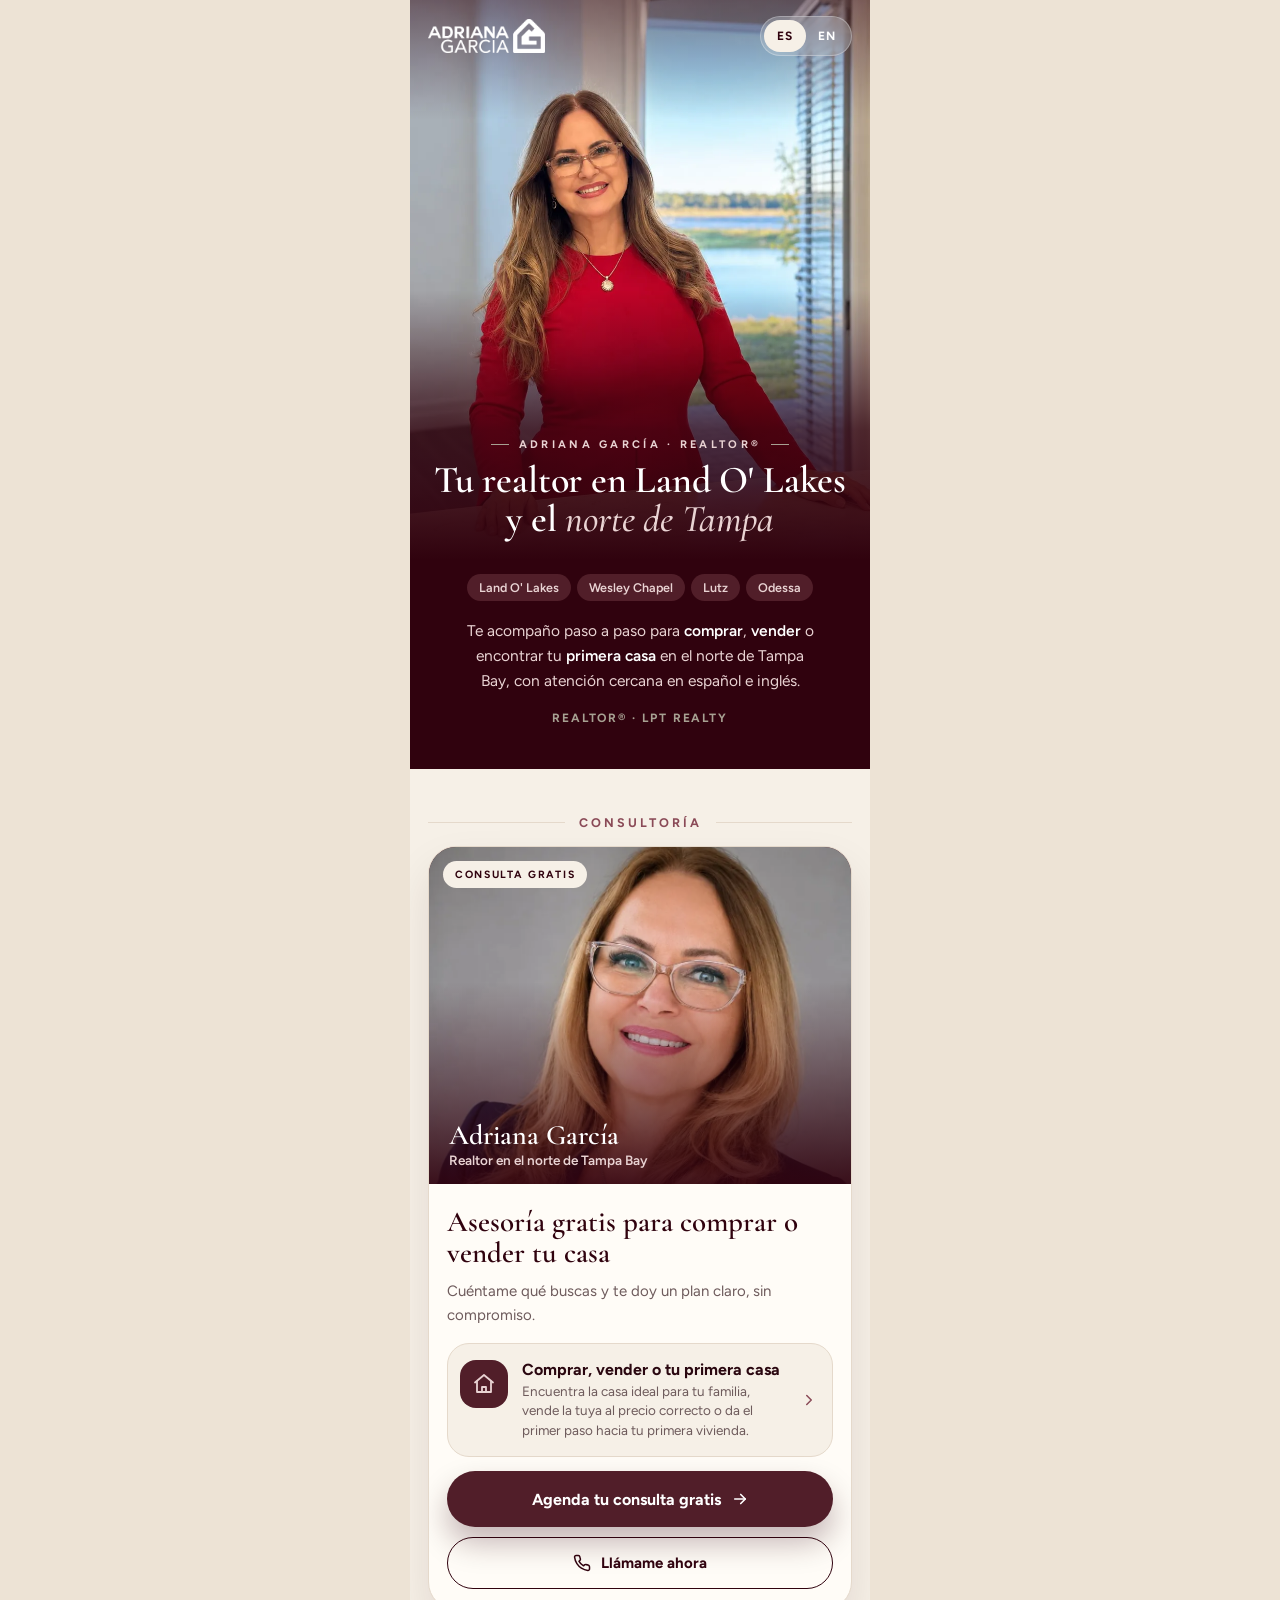
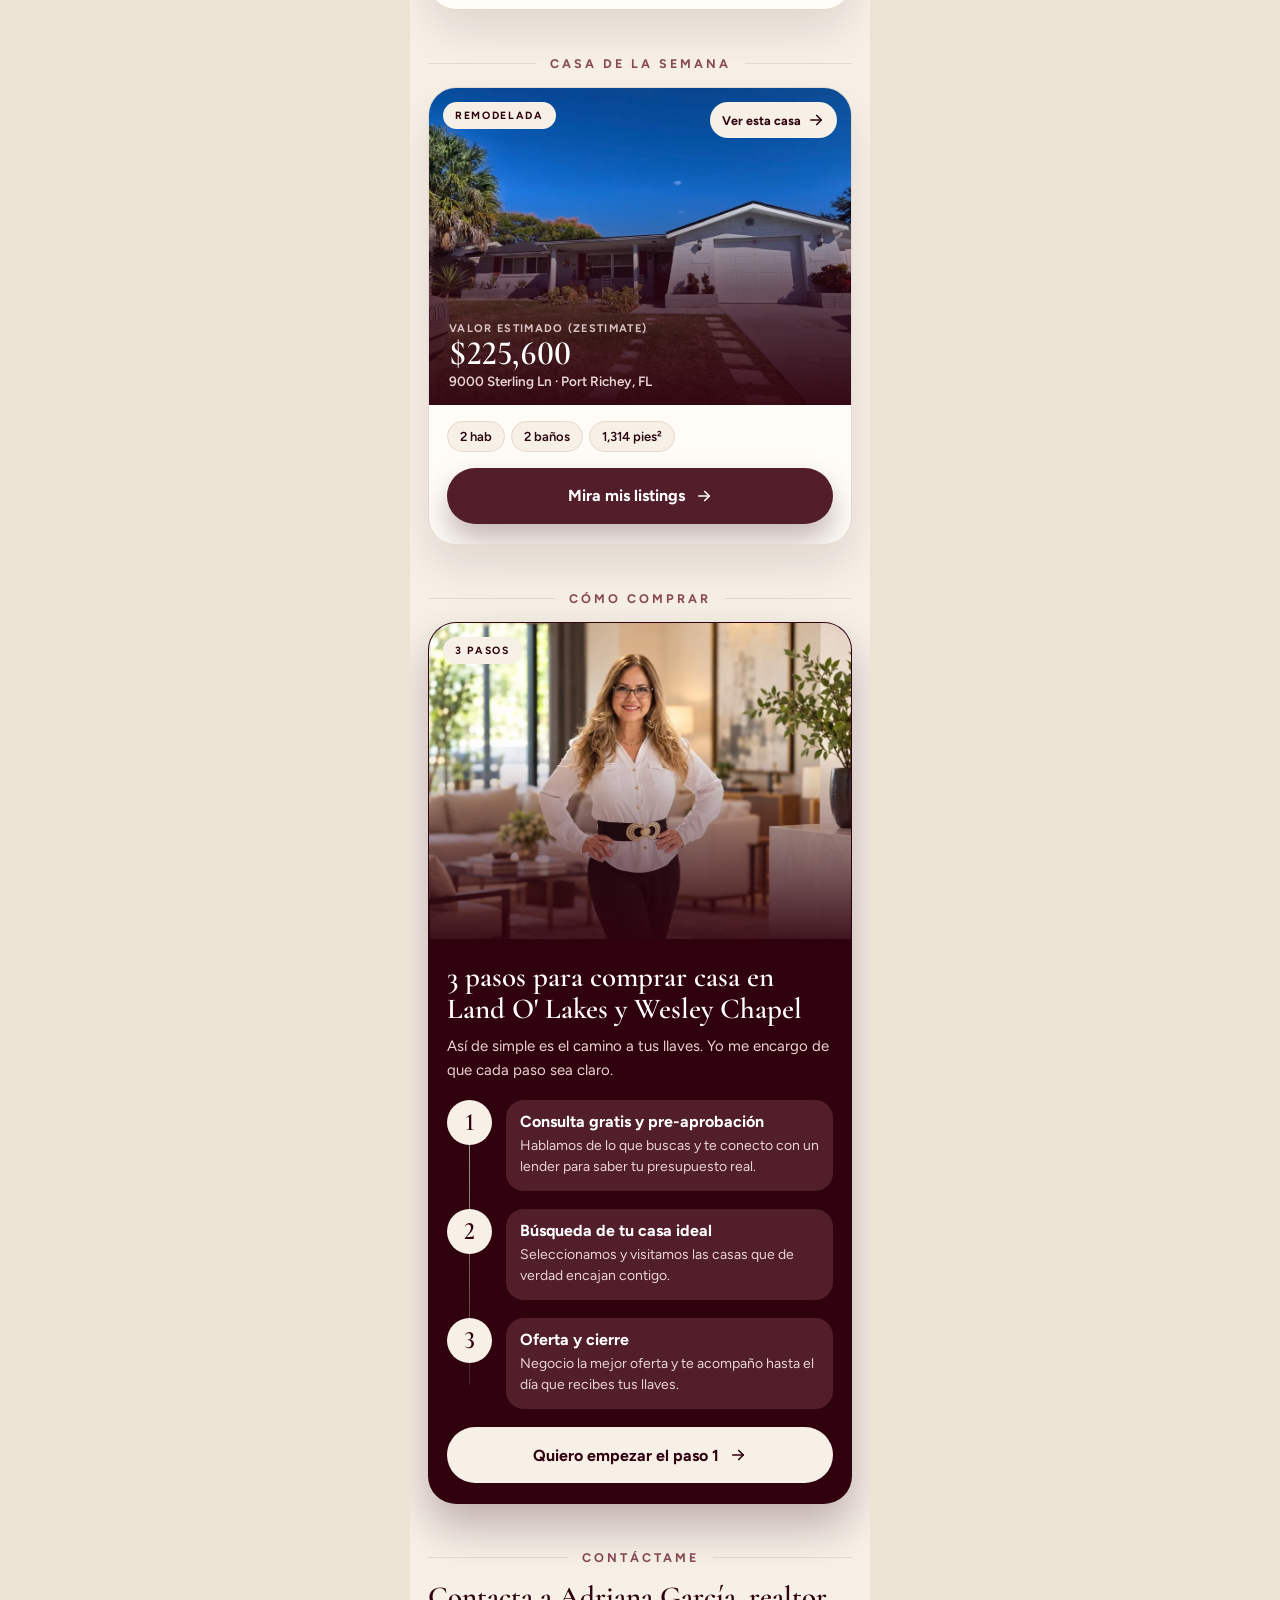
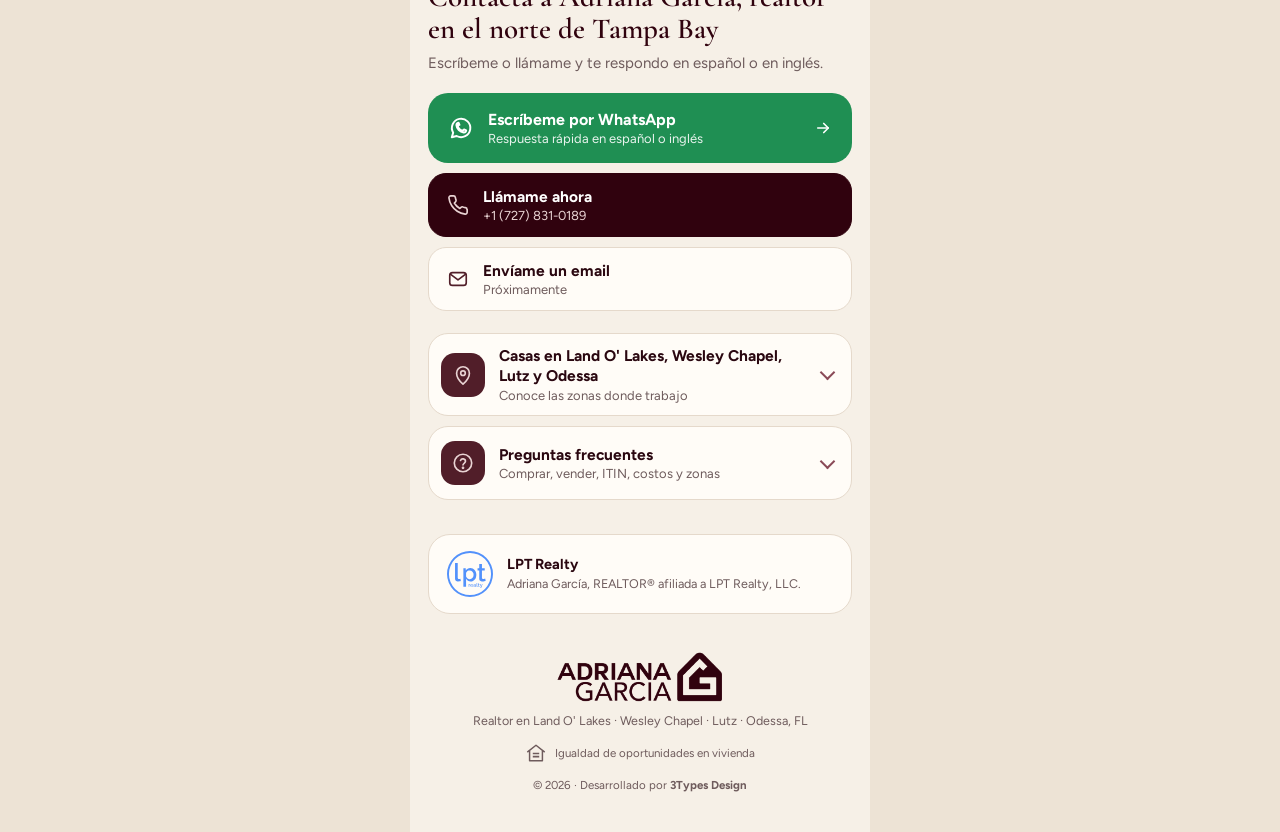
==== index.html @ f66a7001 "Add files via upload" ====
<!doctype html>
<html lang="es">
<head>
<meta charset="utf-8">
<meta name="viewport" content="width=device-width, initial-scale=1">
<title>Realtor en Land O' Lakes que habla español | Adriana García</title>
<meta name="description" content="Realtor que habla español en Land O' Lakes, Wesley Chapel, Lutz y Odessa. Te ayudo a comprar, vender o tu primera casa. Consulta gratis.">
<!-- LANZAMIENTO: cambiar a "index, follow" al publicar en el dominio final -->
<meta name="robots" content="noindex, follow">
<!-- LANZAMIENTO: reemplazar https://DOMINIO-FINAL.com en todo el archivo -->
<link rel="canonical" href="https://DOMINIO-FINAL.com/">
<link rel="alternate" hreflang="es" href="https://DOMINIO-FINAL.com/">
<link rel="alternate" hreflang="en" href="https://DOMINIO-FINAL.com/en/">
<link rel="alternate" hreflang="x-default" href="https://DOMINIO-FINAL.com/">
<meta name="author" content="Adriana García">
<meta name="geo.region" content="US-FL">
<meta name="geo.placename" content="Land O' Lakes">

<meta property="og:type" content="website">
<meta property="og:url" content="https://DOMINIO-FINAL.com/">
<meta property="og:locale" content="es_US">
<meta property="og:locale:alternate" content="en_US">
<meta property="og:site_name" content="Adriana García · Realtor">
<meta property="og:title" content="Adriana García · Tu realtor en Land O' Lakes y el norte de Tampa">
<meta property="og:description" content="Comprar, vender o tu primera casa en Land O' Lakes, Wesley Chapel, Lutz y Odessa. Consulta gratis en español e inglés.">
<meta property="og:image" content="https://DOMINIO-FINAL.com/assets/og-adriana-garcia-realtor.jpg">
<meta property="og:image:width" content="1200">
<meta property="og:image:height" content="630">
<meta property="og:image:alt" content="Adriana García, realtor, en una casa frente al lago en Land O' Lakes">
<meta name="twitter:card" content="summary_large_image">
<meta name="twitter:title" content="Adriana García · Tu realtor en Land O' Lakes y el norte de Tampa">
<meta name="twitter:description" content="Comprar, vender o tu primera casa en Land O' Lakes, Wesley Chapel, Lutz y Odessa. Consulta gratis.">
<meta name="twitter:image" content="https://DOMINIO-FINAL.com/assets/og-adriana-garcia-realtor.jpg">

<link rel="icon" href="favicon.ico" sizes="any">
<link rel="icon" type="image/png" sizes="32x32" href="assets/favicon-32.png">
<link rel="icon" type="image/png" sizes="192x192" href="assets/favicon-192.png">
<link rel="apple-touch-icon" href="assets/favicon-180.png">
<link rel="manifest" href="site.webmanifest">
<meta name="theme-color" content="#30020E">
<meta name="color-scheme" content="light">

<link rel="preload" as="image" href="assets/adriana-garcia-realtor-land-o-lakes-lago.webp" type="image/webp" fetchpriority="high">
<link rel="preconnect" href="https://fonts.googleapis.com">
<link rel="preconnect" href="https://fonts.gstatic.com" crossorigin>
<link href="https://fonts.googleapis.com/css2?family=Cormorant+Garamond:ital,wght@0,600;1,500&family=Figtree:wght@400;600;700&display=swap" rel="stylesheet">
<link rel="stylesheet" href="assets/styles.css">

<script type="application/ld+json">
{
  "@context": "https://schema.org",
  "@graph": [
    {
      "@type": "WebSite",
      "@id": "https://DOMINIO-FINAL.com/#website",
      "url": "https://DOMINIO-FINAL.com/",
      "name": "Adriana García · Realtor",
      "inLanguage": ["es", "en"]
    },
    {
      "@type": "WebPage",
      "@id": "https://DOMINIO-FINAL.com/#webpage",
      "url": "https://DOMINIO-FINAL.com/",
      "name": "Realtor en Land O' Lakes que habla español | Adriana García",
      "inLanguage": "es",
      "isPartOf": { "@id": "https://DOMINIO-FINAL.com/#website" },
      "about": { "@id": "https://DOMINIO-FINAL.com/#agent" },
      "primaryImageOfPage": "https://DOMINIO-FINAL.com/assets/og-adriana-garcia-realtor.jpg"
    },
    {
      "@type": "RealEstateAgent",
      "@id": "https://DOMINIO-FINAL.com/#agent",
      "name": "Adriana García, REALTOR®",
      "url": "https://DOMINIO-FINAL.com/",
      "description": "Realtor que habla español e inglés. Compra, venta y primera vivienda en Land O' Lakes, Wesley Chapel, Lutz y Odessa, en el norte de Tampa Bay, Florida.",
      "image": "https://DOMINIO-FINAL.com/assets/adriana-garcia-realtor-land-o-lakes-retrato.webp",
      "logo": "https://DOMINIO-FINAL.com/assets/adriana-garcia-icon.png",
      "telephone": "+1-727-831-0189",
      "address": {
        "@type": "PostalAddress",
        "addressLocality": "Land O' Lakes",
        "addressRegion": "FL",
        "postalCode": "34638",
        "addressCountry": "US"
      },
      "areaServed": [
        { "@type": "City", "name": "Land O' Lakes, FL" },
        { "@type": "City", "name": "Wesley Chapel, FL" },
        { "@type": "City", "name": "Lutz, FL" },
        { "@type": "City", "name": "Odessa, FL" }
      ],
      "knowsLanguage": ["es", "en"],
      "employee": { "@id": "https://DOMINIO-FINAL.com/#adriana" },
      "makesOffer": [
        { "@type": "Offer", "itemOffered": { "@type": "Service", "name": "Asesoría para comprar casa" } },
        { "@type": "Offer", "itemOffered": { "@type": "Service", "name": "Asesoría para vender casa" } },
        { "@type": "Offer", "itemOffered": { "@type": "Service", "name": "Asesoría para comprar primera vivienda" } }
      ]
    },
    {
      "@type": "Person",
      "@id": "https://DOMINIO-FINAL.com/#adriana",
      "name": "Adriana García",
      "jobTitle": "REALTOR®",
      "image": "https://DOMINIO-FINAL.com/assets/adriana-garcia-realtor-land-o-lakes-retrato.webp",
      "knowsLanguage": ["es", "en"],
      "worksFor": { "@type": "RealEstateAgent", "name": "LPT Realty", "url": "https://lpt.com" }
    },
    {
      "@type": "FAQPage",
      "@id": "https://DOMINIO-FINAL.com/#faq",
      "inLanguage": "es",
      "mainEntity": [
        {
          "@type": "Question",
          "name": "¿Cuánto dinero necesito para comprar mi primera casa en Florida?",
          "acceptedAnswer": { "@type": "Answer", "text": "Depende del tipo de préstamo. Algunos préstamos FHA piden desde 3.5% de enganche y algunos convencionales desde 3% para compradores de primera vez, más los costos de cierre. Florida también tiene programas de ayuda para el enganche. En la consulta gratis revisamos tu caso y te conecto con un lender para saber tu número real." }
        },
        {
          "@type": "Question",
          "name": "¿Puedo comprar casa con ITIN en Florida?",
          "acceptedAnswer": { "@type": "Answer", "text": "Sí. Hay lenders que ofrecen préstamos con ITIN. Normalmente piden un enganche más alto que un préstamo tradicional y un buen historial de ingresos y pagos. Te ayudo a encontrar el lender adecuado y a preparar tus documentos." }
        },
        {
          "@type": "Question",
          "name": "¿Cuánto cuesta vender mi casa?",
          "acceptedAnswer": { "@type": "Answer", "text": "El costo incluye la comisión, que es negociable, y los costos de cierre del vendedor. En la consulta te preparo un análisis del precio de tu casa y un estimado de cuánto te quedaría después de vender." }
        },
        {
          "@type": "Question",
          "name": "¿La consulta tiene algún costo?",
          "acceptedAnswer": { "@type": "Answer", "text": "No. La primera consulta es gratis y sin compromiso, en español o en inglés." }
        },
        {
          "@type": "Question",
          "name": "¿En qué zonas trabajas?",
          "acceptedAnswer": { "@type": "Answer", "text": "En el norte de Tampa Bay: Land O' Lakes, Wesley Chapel, Lutz, Odessa y sus alrededores en Pasco y Hillsborough County." }
        }
      ]
    }
  ]
}
</script>
</head>
<body>
<main class="page">

  <!-- TOP -->
  <div class="top">
    <img src="assets/adriana-garcia-logo-white.png" width="600" height="175" alt="Adriana García Realtor">
    <nav class="lang" aria-label="Idioma">
      <a href="./" hreflang="es" lang="es" aria-current="page">ES</a>
      <a href="en/" hreflang="en" lang="en">EN</a>
    </nav>
  </div>

  <!-- HERO -->
  <header class="hero">
    <img src="assets/adriana-garcia-realtor-land-o-lakes-lago.webp" width="900" height="1200" fetchpriority="high" alt="Adriana García, realtor, en una casa frente al lago en Land O' Lakes, Florida">
    <div class="hero-txt">
      <p class="kicker">Adriana García · Realtor®</p>
      <h1>Tu realtor en Land&nbsp;O'&nbsp;Lakes y el <em>norte de Tampa</em></h1>
    </div>
  </header>

  <!-- INTRO -->
  <section class="intro" aria-label="Zonas de servicio">
    <ul class="areas">
      <li>Land O' Lakes</li><li>Wesley Chapel</li><li>Lutz</li><li>Odessa</li>
    </ul>
    <p>Te acompaño paso a paso para <strong>comprar</strong>, <strong>vender</strong> o encontrar tu <strong>primera casa</strong> en el norte de Tampa Bay, con atención cercana en español e inglés.</p>
    <p class="badge">REALTOR® · LPT Realty</p>
  </section>

  <!-- CONSULTORÍA -->
  <section class="section" id="consultoria" aria-labelledby="h-consulta">
    <p class="title" aria-hidden="true">Consultoría</p>
    <div class="card">
      <div class="photo">
        <img src="assets/adriana-garcia-realtor-land-o-lakes-retrato.webp" width="900" height="1200" loading="lazy" style="object-position:50% 12%" alt="Retrato de Adriana García, realtor en Land O' Lakes, Florida">
        <div class="tag">Consulta gratis</div>
        <div class="ph-name">
          <b>Adriana García</b>
          <span>Realtor en el norte de Tampa Bay</span>
        </div>
      </div>
      <div class="body">
        <h2 id="h-consulta">Asesoría gratis para comprar o vender tu casa</h2>
        <p>Cuéntame qué buscas y te doy un plan claro, sin compromiso.</p>
        <a class="service" data-wa="msgUni" href="#contacto">
          <div class="ico"><svg width="24" height="24" viewBox="0 0 24 24" fill="none" stroke="currentColor" stroke-width="1.8" stroke-linecap="round" stroke-linejoin="round" aria-hidden="true"><path d="M3 10.5 12 3l9 7.5"/><path d="M5 9.5V20h14V9.5"/><path d="M10 20v-5h4v5"/></svg></div>
          <div class="txt"><h3>Comprar, vender o tu primera casa</h3><span>Encuentra la casa ideal para tu familia, vende la tuya al precio correcto o da el primer paso hacia tu primera vivienda.</span></div>
          <svg class="chev" width="18" height="18" viewBox="0 0 24 24" fill="none" stroke="currentColor" stroke-width="2" stroke-linecap="round" stroke-linejoin="round" aria-hidden="true"><path d="M9 6l6 6-6 6"/></svg>
        </a>
        <a class="btn btn-primary" data-wa="ctaMsg" href="#contacto">
          <span>Agenda tu consulta gratis</span>
          <svg width="18" height="18" viewBox="0 0 24 24" fill="none" stroke="currentColor" stroke-width="2.2" stroke-linecap="round" stroke-linejoin="round" aria-hidden="true"><path d="M5 12h14"/><path d="M13 6l6 6-6 6"/></svg>
        </a>
        <a class="btn btn-ghost" data-tel href="#contacto">
          <svg width="18" height="18" viewBox="0 0 24 24" fill="none" stroke="currentColor" stroke-width="2" stroke-linecap="round" stroke-linejoin="round" aria-hidden="true"><path d="M22 16.9v3a2 2 0 0 1-2.2 2 19.8 19.8 0 0 1-8.6-3.1 19.5 19.5 0 0 1-6-6A19.8 19.8 0 0 1 2.1 4.2 2 2 0 0 1 4.1 2h3a2 2 0 0 1 2 1.7c.1.9.4 1.8.7 2.7a2 2 0 0 1-.5 2.1L8 9.8a16 16 0 0 0 6 6l1.3-1.3a2 2 0 0 1 2.1-.4c.9.3 1.8.6 2.7.7a2 2 0 0 1 1.7 2z"/></svg>
          <span>Llámame ahora</span>
        </a>
      </div>
    </div>
  </section>

  <!-- CASA DE LA SEMANA (datos en assets/site.js → CONFIG.home) -->
  <section class="section" id="home-week" aria-labelledby="h-home" hidden>
    <h2 class="title" id="h-home">Casa de la semana</h2>
    <div class="hw-slot"></div>
  </section>

  <!-- 3 PASOS -->
  <section class="section" id="pasos" aria-labelledby="h-pasos">
    <p class="title" aria-hidden="true">Cómo comprar</p>
    <div class="card card-dark">
      <div class="photo" style="aspect-ratio:4/3">
        <img src="assets/adriana-garcia-realtor-land-o-lakes-casa.webp" width="900" height="1200" loading="lazy" style="object-position:50% 6%" alt="Adriana García, realtor, en la sala de una casa moderna">
        <div class="tag">3 pasos</div>
      </div>
      <div class="body">
        <h2 id="h-pasos">3 pasos para comprar casa en Land O' Lakes y Wesley Chapel</h2>
        <p>Así de simple es el camino a tus llaves. Yo me encargo de que cada paso sea claro.</p>
        <ol class="steps">
          <li class="step"><div class="n">1</div><div class="txt"><h3>Consulta gratis y pre-aprobación</h3><p>Hablamos de lo que buscas y te conecto con un lender para saber tu presupuesto real.</p></div></li>
          <li class="step"><div class="n">2</div><div class="txt"><h3>Búsqueda de tu casa ideal</h3><p>Seleccionamos y visitamos las casas que de verdad encajan contigo.</p></div></li>
          <li class="step"><div class="n">3</div><div class="txt"><h3>Oferta y cierre</h3><p>Negocio la mejor oferta y te acompaño hasta el día que recibes tus llaves.</p></div></li>
        </ol>
        <a class="btn btn-light" data-wa="msgSteps" href="#contacto">
          <span>Quiero empezar el paso 1</span>
          <svg width="18" height="18" viewBox="0 0 24 24" fill="none" stroke="currentColor" stroke-width="2.2" stroke-linecap="round" stroke-linejoin="round" aria-hidden="true"><path d="M5 12h14"/><path d="M13 6l6 6-6 6"/></svg>
        </a>
      </div>
    </div>
  </section>



  <!-- CONTACTO -->
  <section class="section" id="contacto" aria-labelledby="h-contacto">
    <p class="title" aria-hidden="true">Contáctame</p>
    <h2 class="sec-h" id="h-contacto">Contacta a Adriana García, realtor en el norte de Tampa Bay</h2>
    <p class="sec-p">Escríbeme o llámame y te respondo en español o en inglés.</p>

    <a class="contact-main" data-wa="msgContact" href="#contacto">
      <svg width="26" height="26" viewBox="0 0 24 24" fill="none" stroke="currentColor" stroke-width="1.8" stroke-linecap="round" stroke-linejoin="round" aria-hidden="true"><path d="M3.5 20.5l1.3-4.2A8.5 8.5 0 1 1 8 19.4z"/><path d="M9 9.5c.3 2.3 2.2 4.4 4.6 5l1.2-1.2 2 .9c-.2 1.2-1.2 2-2.4 1.9-3.4-.4-6.2-3.2-6.6-6.6-.1-1.2.7-2.2 1.9-2.4l.9 2z"/></svg>
      <div class="t"><b>Escríbeme por WhatsApp</b><small>Respuesta rápida en español o inglés</small></div>
      <svg width="18" height="18" viewBox="0 0 24 24" fill="none" stroke="currentColor" stroke-width="2.2" stroke-linecap="round" stroke-linejoin="round" aria-hidden="true"><path d="M5 12h14"/><path d="M13 6l6 6-6 6"/></svg>
    </a>

    <a class="row call" data-tel href="#contacto">
      <svg width="22" height="22" viewBox="0 0 24 24" fill="none" stroke="currentColor" stroke-width="1.8" stroke-linecap="round" stroke-linejoin="round" aria-hidden="true"><path d="M22 16.9v3a2 2 0 0 1-2.2 2 19.8 19.8 0 0 1-8.6-3.1 19.5 19.5 0 0 1-6-6A19.8 19.8 0 0 1 2.1 4.2 2 2 0 0 1 4.1 2h3a2 2 0 0 1 2 1.7c.1.9.4 1.8.7 2.7a2 2 0 0 1-.5 2.1L8 9.8a16 16 0 0 0 6 6l1.3-1.3a2 2 0 0 1 2.1-.4c.9.3 1.8.6 2.7.7a2 2 0 0 1 1.7 2z"/></svg>
      <div class="t"><b>Llámame ahora</b><small data-show="phone">Próximamente</small></div>
    </a>

    <a class="row" id="email-btn" href="#contacto">
      <svg width="22" height="22" viewBox="0 0 24 24" fill="none" stroke="currentColor" stroke-width="1.8" stroke-linecap="round" stroke-linejoin="round" aria-hidden="true"><rect x="3" y="5" width="18" height="14" rx="3"/><path d="M4 7l8 6 8-6"/></svg>
      <div class="t"><b>Envíame un email</b><small data-show="email">Próximamente</small></div>
    </a>
    <button class="alt-mail" type="button" id="other-mail" aria-haspopup="dialog">¿Usas otro correo? Ver opciones</button>

    <div class="socials" id="socials"></div>
  </section>

  <!-- ZONAS -->
  <section class="section section-faq" id="zonas" aria-labelledby="h-zonas">
    <details class="faq-all fold-zones">
      <summary><div class="ico"><svg width="22" height="22" viewBox="0 0 24 24" fill="none" stroke="currentColor" stroke-width="1.8" stroke-linecap="round" stroke-linejoin="round" aria-hidden="true"><path d="M12 22s-7-6.2-7-12a7 7 0 0 1 14 0c0 5.8-7 12-7 12z"/><circle cx="12" cy="10" r="2.5"/></svg></div><div class="t"><h2 id="h-zonas">Casas en Land O' Lakes, Wesley Chapel, Lutz y Odessa</h2><span>Conoce las zonas donde trabajo</span></div></summary>
      <p class="fold-p">Conozco el norte de Tampa Bay y te ayudo a elegir la zona que mejor va con tu estilo de vida.</p>
    <div class="zones">
      <article class="zone">
        <h3><svg width="16" height="16" viewBox="0 0 24 24" fill="none" stroke="currentColor" stroke-width="2" stroke-linecap="round" stroke-linejoin="round" aria-hidden="true"><path d="M12 22s-7-6.2-7-12a7 7 0 0 1 14 0c0 5.8-7 12-7 12z"/><circle cx="12" cy="10" r="2.5"/></svg>Land O' Lakes</h3>
        <p>Lagos, comunidades nuevas y casas con más espacio en Pasco County, con salida rápida a la Suncoast Parkway.</p>
      </article>
      <article class="zone">
        <h3><svg width="16" height="16" viewBox="0 0 24 24" fill="none" stroke="currentColor" stroke-width="2" stroke-linecap="round" stroke-linejoin="round" aria-hidden="true"><path d="M12 22s-7-6.2-7-12a7 7 0 0 1 14 0c0 5.8-7 12-7 12z"/><circle cx="12" cy="10" r="2.5"/></svg>Wesley Chapel</h3>
        <p>Una de las zonas de más crecimiento, con comunidades planificadas, compras y fácil acceso a la I-75.</p>
      </article>
      <article class="zone">
        <h3><svg width="16" height="16" viewBox="0 0 24 24" fill="none" stroke="currentColor" stroke-width="2" stroke-linecap="round" stroke-linejoin="round" aria-hidden="true"><path d="M12 22s-7-6.2-7-12a7 7 0 0 1 14 0c0 5.8-7 12-7 12z"/><circle cx="12" cy="10" r="2.5"/></svg>Lutz</h3>
        <p>Ambiente tranquilo, terrenos amplios y cerca de Tampa, entre Pasco y Hillsborough County.</p>
      </article>
      <article class="zone">
        <h3><svg width="16" height="16" viewBox="0 0 24 24" fill="none" stroke="currentColor" stroke-width="2" stroke-linecap="round" stroke-linejoin="round" aria-hidden="true"><path d="M12 22s-7-6.2-7-12a7 7 0 0 1 14 0c0 5.8-7 12-7 12z"/><circle cx="12" cy="10" r="2.5"/></svg>Odessa</h3>
        <p>Lagos, naturaleza y casas con terreno, ideal si buscas privacidad sin alejarte de la ciudad.</p>
      </article>
    </div>
    </details>
  </section>

  <!-- PREGUNTAS FRECUENTES -->
  <section class="section section-faq" id="preguntas" aria-labelledby="h-faq">
    <details class="faq-all">
      <summary><div class="ico"><svg width="22" height="22" viewBox="0 0 24 24" fill="none" stroke="currentColor" stroke-width="1.8" stroke-linecap="round" stroke-linejoin="round" aria-hidden="true"><circle cx="12" cy="12" r="9.5"/><path d="M9.3 9.2a2.8 2.8 0 0 1 5.4 1c0 1.9-2.7 2.4-2.7 4"/><circle cx="12" cy="17.3" r=".6" fill="currentColor"/></svg></div><div class="t"><h2 id="h-faq">Preguntas frecuentes</h2><span>Comprar, vender, ITIN, costos y zonas</span></div></summary>
      <div class="faq">
      <details>
        <summary><h3>¿Cuánto dinero necesito para comprar mi primera casa en Florida?</h3></summary>
        <div class="a"><p>Depende del tipo de préstamo. Algunos préstamos FHA piden desde 3.5% de enganche y algunos convencionales desde 3% para compradores de primera vez, más los costos de cierre. Florida también tiene programas de ayuda para el enganche.</p><p>En la consulta gratis revisamos tu caso y te conecto con un lender para saber tu número real.</p></div>
      </details>
      <details>
        <summary><h3>¿Puedo comprar casa con ITIN en Florida?</h3></summary>
        <div class="a"><p>Sí. Hay lenders que ofrecen préstamos con ITIN. Normalmente piden un enganche más alto que un préstamo tradicional y un buen historial de ingresos y pagos. Te ayudo a encontrar el lender adecuado y a preparar tus documentos.</p></div>
      </details>
      <details>
        <summary><h3>¿Cuánto cuesta vender mi casa?</h3></summary>
        <div class="a"><p>El costo incluye la comisión, que es negociable, y los costos de cierre del vendedor. En la consulta te preparo un análisis del precio de tu casa y un estimado de cuánto te quedaría después de vender.</p></div>
      </details>
      <details>
        <summary><h3>¿La consulta tiene algún costo?</h3></summary>
        <div class="a"><p>No. La primera consulta es gratis y sin compromiso, en español o en inglés.</p></div>
      </details>
      <details>
        <summary><h3>¿En qué zonas trabajas?</h3></summary>
        <div class="a"><p>En el norte de Tampa Bay: Land O' Lakes, Wesley Chapel, Lutz, Odessa y sus alrededores en Pasco y Hillsborough County.</p></div>
      </details>
      </div>
    </details>
  </section>

  <!-- BROKER -->
  <div class="broker">
    <img src="assets/lpt-realty-logo.svg" width="46" height="46" alt="Logo de LPT Realty" loading="lazy">
    <div class="t"><b>LPT Realty</b><small>Adriana García, REALTOR® afiliada a LPT Realty, LLC.</small><small data-show="license" hidden></small></div>
  </div>

  <footer>
    <img src="assets/adriana-garcia-logo-burgundy.png" width="600" height="185" alt="Adriana García Realtor" loading="lazy">
    <p class="sub">Realtor en Land O' Lakes · Wesley Chapel · Lutz · Odessa, FL</p>
    <div class="eho">
      <svg width="22" height="22" viewBox="0 0 24 24" fill="none" stroke="currentColor" stroke-width="1.6" stroke-linejoin="round" aria-hidden="true"><path d="M2.5 11 12 3.5 21.5 11"/><path d="M5 9.5V20.5h14V9.5"/><path d="M8.5 12.5h7M8.5 16h7" stroke-width="1.8"/></svg>
      <span>Igualdad de oportunidades en vivienda</span>
    </div>
    <div class="credit">© 2026 · Desarrollado por <strong>3Types Design</strong></div>
  </footer>

</main>

<dialog class="sheet" id="email-sheet" aria-labelledby="email-sheet-title">
  <div class="sheet-in">
    <div class="sheet-grip" aria-hidden="true"></div>
    <p class="sheet-t" id="email-sheet-title">Escríbeme un email</p>
    <p class="to" data-show="email">Próximamente</p>
    <a class="opt" data-mail="gmail" href="#" target="_blank" rel="noopener"><i style="background:#D93025">G</i><span>Abrir en Gmail</span></a>
    <a class="opt" data-mail="outlook" href="#" target="_blank" rel="noopener"><i style="background:#0A64C9">O</i><span>Abrir en Outlook / Hotmail</span></a>
    <a class="opt" data-mail="yahoo" href="#" target="_blank" rel="noopener"><i style="background:#6001D2">Y</i><span>Abrir en Yahoo Mail</span></a>
    <a class="opt" data-mail="app" href="#"><i style="background:#30020E">@</i><span>Otra app de correo</span></a>
    <button class="opt" type="button" id="copy-email"><i style="background:#511E29">⧉</i><span>Copiar dirección de email</span></button>
    <button class="close" type="button" id="close-email">Cancelar</button>
  </div>
</dialog>

<script src="assets/site.js" defer></script>
</body>
</html>
---- assets/styles.css ----
/* Adriana García · Link Bio — estilos compartidos (ES y EN) */
:root{
  --wine:#30020E;        /* burgundy principal del logo */
  --wine-2:#511E29;      /* vino light del logo (contraste) */
  --wine-3:#8A4A57;      /* acento suave */
  --rose:#E9D3D3;        /* texto claro sobre vino */
  --taupe:#A7A192;
  --cream:#F6F0E7;       /* fondo */
  --sand:#EDE3D5;
  --card:#FFFCF7;
  --ink:#2A0710;
  --ink-2:#6E5B5C;
  --line:#E5D9CB;
  --wa:#1F8F53;
  --serif:'Cormorant Garamond',Georgia,serif;
}
*{box-sizing:border-box}
html,body{margin:0}
html{scroll-behavior:smooth}
body{background:var(--sand);font-family:'Figtree',system-ui,sans-serif;color:var(--ink);-webkit-font-smoothing:antialiased}
a{color:inherit;text-decoration:none}
.page{max-width:460px;margin:0 auto;background:var(--cream);min-height:100vh;overflow:hidden;position:relative}

/* TOP BAR */
.top{position:absolute;top:0;left:0;right:0;z-index:3;display:flex;align-items:center;justify-content:space-between;padding:16px 18px}
.top img{height:34px;width:auto;display:block}
.lang{display:flex;padding:3px;border-radius:999px;background:rgba(255,252,247,.18);backdrop-filter:blur(10px);-webkit-backdrop-filter:blur(10px);border:1px solid rgba(255,255,255,.28)}
.lang a{display:grid;place-items:center;color:#fff;font-weight:700;font-size:12px;letter-spacing:.12em;min-width:42px;min-height:32px;border-radius:999px}
.lang a[aria-current="page"]{background:var(--cream);color:var(--wine)}

/* HERO */
.hero{position:relative;height:560px;background:var(--wine)}
.hero > img{position:absolute;inset:0;width:100%;height:100%;object-fit:cover;object-position:42% 22%}
.hero::before{content:"";position:absolute;left:0;right:0;top:0;height:120px;z-index:1;background:linear-gradient(180deg,rgba(48,2,14,.45),rgba(48,2,14,0))}
.hero::after{content:"";position:absolute;left:0;right:0;bottom:0;height:270px;background:linear-gradient(180deg,rgba(48,2,14,0) 0%,rgba(48,2,14,.78) 52%,var(--wine) 100%)}
.hero-txt{position:absolute;left:0;right:0;bottom:20px;z-index:2;text-align:center;color:#fff;padding:0 22px}
.kicker{display:inline-flex;align-items:center;gap:10px;margin:0;font-weight:700;font-size:11px;letter-spacing:.3em;text-transform:uppercase;color:var(--rose)}
.kicker::before,.kicker::after{content:"";width:18px;height:1px;background:var(--taupe)}
.hero-txt h1{margin:10px 0 0;font-family:var(--serif);font-weight:600;font-size:38px;line-height:1.04;letter-spacing:-.005em}
.hero-txt h1 em{font-style:italic;font-weight:500;color:var(--rose)}

/* INTRO */
.intro{background:var(--wine);color:#fff;text-align:center;padding:10px 24px 40px}
.areas{display:flex;flex-wrap:wrap;justify-content:center;gap:6px;padding:0;margin:4px 0 0}
.areas li{list-style:none;padding:6px 12px;border-radius:999px;background:var(--wine-2);color:var(--rose);font-size:12.5px;font-weight:600}
.intro p{margin:18px auto 0;max-width:350px;font-size:15.5px;line-height:1.6;color:var(--rose)}
.intro p strong{color:#fff;font-weight:600}
.intro .badge{margin-top:16px;font-size:12px;font-weight:700;letter-spacing:.16em;text-transform:uppercase;color:var(--taupe)}

/* BUTTONS */
.btn{display:flex;align-items:center;justify-content:center;gap:10px;min-height:56px;border-radius:999px;font-weight:700;font-size:16px;transition:transform .15s ease,filter .15s ease,background .15s ease}
.btn:active{transform:scale(.98)}
.btn-primary{background:var(--wine-2);color:#fff;box-shadow:0 16px 30px rgba(48,2,14,.28)}
.btn-primary:hover{filter:brightness(1.12)}
.btn-ghost{margin-top:10px;border:1.5px solid var(--wine);color:var(--wine);min-height:52px;font-size:15px}
.btn-ghost:hover{background:var(--wine);color:#fff}
.btn-light{margin-top:18px;background:var(--cream);color:var(--wine)}
.btn-light:hover{filter:brightness(.97)}

/* SECTIONS */
.section{padding:46px 18px 0}
.title{display:flex;align-items:center;gap:14px;font-size:12.5px;font-weight:700;letter-spacing:.24em;text-transform:uppercase;color:var(--wine-3);white-space:nowrap;margin:0 0 16px}
.title::before,.title::after{content:"";flex:1;height:1px;background:var(--line)}
.sec-h{margin:0 0 6px;font-family:var(--serif);font-weight:600;font-size:29px;line-height:1.1;color:var(--wine)}
.sec-p{margin:0 0 18px;font-size:15px;line-height:1.6;color:var(--ink-2)}

/* CARD */
.card{position:relative;border-radius:28px;overflow:hidden;background:var(--card);border:1px solid var(--line);box-shadow:0 22px 44px rgba(48,2,14,.10)}
.card-dark{background:var(--wine);border-color:transparent;color:#fff;box-shadow:0 22px 44px rgba(48,2,14,.28)}
.photo{position:relative;aspect-ratio:5/4;background:var(--wine-2);overflow:hidden}
.photo img{position:absolute;inset:0;width:100%;height:100%;object-fit:cover}
.photo::after{content:"";position:absolute;left:0;right:0;bottom:0;height:60%;background:linear-gradient(180deg,rgba(48,2,14,0),rgba(48,2,14,.9))}
.tag{position:absolute;top:14px;left:14px;z-index:1;background:var(--cream);color:var(--wine);font-size:10.5px;font-weight:700;letter-spacing:.16em;text-transform:uppercase;padding:7px 12px;border-radius:999px}
.ph-name{position:absolute;left:20px;right:20px;bottom:16px;z-index:1;color:#fff;display:flex;flex-direction:column;gap:2px}
.ph-name b{font-family:var(--serif);font-size:28px;font-weight:600;line-height:1.05}
.ph-name span{font-size:13.5px;font-weight:600;color:var(--rose)}
.body{padding:22px 18px 20px}
.card h2{margin:0;font-family:var(--serif);font-weight:600;font-size:29px;line-height:1.08;color:var(--wine)}
.card-dark h2{color:#fff}
.body > p{margin:10px 0 0;font-size:15px;line-height:1.6;color:var(--ink-2)}
.card-dark .body > p{color:var(--rose)}

/* SERVICE */
.service{display:flex;align-items:flex-start;gap:14px;margin-top:16px;background:var(--cream);border:1px solid var(--line);border-radius:22px;padding:16px 14px 16px 12px;transition:border-color .15s ease,transform .15s ease}
.service:hover{border-color:var(--wine-3)}
.service:active{transform:scale(.99)}
.ico{width:48px;height:48px;border-radius:16px;flex-shrink:0;display:grid;place-items:center;background:var(--wine-2);color:var(--rose)}
.service .txt{flex:1;display:flex;flex-direction:column;gap:3px}
.service h3{margin:0;font-size:16px;font-weight:700;color:var(--ink)}
.service span{font-size:13.5px;line-height:1.45;color:var(--ink-2)}
.chev{flex-shrink:0;align-self:center;color:var(--wine-3)}
.service + .btn{margin-top:14px}

/* STEPS */
.steps{list-style:none;margin:18px 0 0;padding:0;position:relative}
.steps::before{content:"";position:absolute;left:22px;top:24px;bottom:24px;width:1px;background:linear-gradient(180deg,var(--taupe),rgba(167,161,146,.2))}
.step{position:relative;display:flex;gap:14px;padding:0 0 18px}
.step:last-child{padding-bottom:0}
.n{position:relative;z-index:1;width:45px;height:45px;flex-shrink:0;border-radius:50%;display:grid;place-items:center;background:var(--cream);color:var(--wine);font-family:var(--serif);font-size:25px;font-weight:600;font-variant-numeric:lining-nums;line-height:1}
.step .txt{flex:1;padding:12px 14px 14px;border-radius:18px;background:var(--wine-2)}
.step h3{margin:0;font-size:16px;font-weight:700;color:#fff}
.step p{margin:4px 0 0;font-size:14px;line-height:1.5;color:var(--rose)}

/* ZONES */
.zones{display:grid;gap:10px}
.zone{padding:16px 18px;border-radius:20px;background:var(--card);border:1px solid var(--line)}
.zone h3{display:flex;align-items:center;gap:8px;margin:0;font-size:16px;font-weight:700;color:var(--wine)}
.zone h3 svg{color:var(--wine-3);flex-shrink:0}
.zone p{margin:6px 0 0;font-size:14px;line-height:1.55;color:var(--ink-2)}

/* FAQ */
.faq{display:grid;gap:10px}
.faq details{border-radius:20px;background:var(--card);border:1px solid var(--line);overflow:hidden}
.faq details[open]{border-color:var(--wine-3)}
.faq summary{list-style:none;display:flex;align-items:center;gap:12px;min-height:60px;padding:14px 18px;cursor:pointer}
.faq summary::-webkit-details-marker{display:none}
.faq summary h3{flex:1;margin:0;font-size:15.5px;font-weight:700;line-height:1.35;color:var(--ink)}
.faq summary::after{content:"";width:9px;height:9px;flex-shrink:0;border-right:2px solid var(--wine-3);border-bottom:2px solid var(--wine-3);transform:rotate(45deg);margin-top:-4px;transition:transform .2s ease}
.faq details[open] summary::after{transform:rotate(-135deg);margin-top:4px}
.faq .a{padding:0 18px 16px;font-size:14.5px;line-height:1.6;color:var(--ink-2)}
.faq .a p{margin:0}
.faq .a p + p{margin-top:8px}

/* CONTACT */
.contact-main{display:flex;align-items:center;gap:14px;min-height:70px;padding:0 20px;border-radius:20px;background:var(--wa);color:#fff;margin-bottom:10px}
.contact-main .t,.row .t{flex:1;display:flex;flex-direction:column;gap:2px}
.contact-main b{font-size:16px}
.contact-main small{font-size:13px;opacity:.9}
.row{display:flex;align-items:center;gap:14px;min-height:64px;padding:0 18px;border-radius:18px;background:var(--card);border:1px solid var(--line);margin-bottom:10px;color:var(--ink)}
.row:hover{border-color:var(--wine-3)}
.row.call{background:var(--wine);border-color:var(--wine);color:#fff}
.row.call small{color:var(--rose)}
.row b{font-size:15.5px}
.row small{font-size:13px;color:var(--ink-2)}
.row > svg:first-child{color:var(--wine-2);flex-shrink:0}
.row.call > svg:first-child{color:var(--rose)}
.alt-mail{display:block;margin:-2px auto 12px;min-height:36px;padding:0 12px;border:0;background:none;color:var(--ink-2);font:600 13px 'Figtree',sans-serif;text-decoration:underline;text-underline-offset:3px;cursor:pointer}
.alt-mail[hidden]{display:none}
.socials{display:grid;grid-template-columns:1fr 1fr;gap:10px;margin-top:2px}
.socials a{display:flex;align-items:center;justify-content:center;gap:10px;min-height:56px;border-radius:18px;background:var(--wine-2);color:#fff;font-weight:700;font-size:14.5px}
.socials:empty{display:none}

/* BROKER */
.broker{display:flex;align-items:center;gap:14px;margin:34px 18px 0;padding:16px 18px;border-radius:22px;background:var(--card);border:1px solid var(--line)}
.broker img{width:46px;height:46px;flex-shrink:0}
.broker .t{display:flex;flex-direction:column;gap:2px}
.broker b{font-size:14.5px;color:var(--ink)}
.broker small{font-size:12.5px;line-height:1.4;color:var(--ink-2)}

footer{padding:36px 26px 40px;text-align:center}
footer > img{width:170px;height:auto;display:block;margin:0 auto}
footer .sub{font-size:12.5px;color:var(--ink-2);margin:10px 0 0}
footer .eho{display:flex;align-items:center;justify-content:center;gap:8px;font-size:11.5px;color:var(--ink-2);margin-top:14px}
footer .eho svg{color:var(--ink-2);flex-shrink:0}
footer .credit{font-size:11.5px;color:var(--ink-2);margin-top:14px}

a:focus-visible,button:focus-visible,summary:focus-visible{outline:3px solid var(--wine-3);outline-offset:3px}
@media (prefers-reduced-motion: reduce){*{transition:none!important;scroll-behavior:auto!important}}

/* EMAIL SHEET */
.sheet{border:0;padding:0;margin:auto auto 0;width:100%;max-width:460px;background:transparent;color:var(--ink)}
.sheet::backdrop{background:rgba(48,2,14,.55)}
.sheet-in{background:var(--cream);border-radius:26px 26px 0 0;padding:12px 18px 26px}
.sheet-grip{width:40px;height:4px;border-radius:4px;background:var(--line);margin:0 auto 14px}
.sheet-t{margin:0;font-family:var(--serif);font-size:24px;font-weight:600;text-align:center;color:var(--wine)}
.sheet .to{margin:4px 0 16px;text-align:center;font-size:13.5px;color:var(--ink-2)}
.sheet .opt{display:flex;align-items:center;gap:14px;width:100%;min-height:56px;padding:0 16px;margin-bottom:8px;border-radius:16px;background:var(--card);border:1px solid var(--line);color:var(--ink);font:600 15px 'Figtree',sans-serif;cursor:pointer;text-align:left}
.sheet .opt:hover{border-color:var(--wine-3)}
.sheet .opt i{width:30px;height:30px;border-radius:8px;display:grid;place-items:center;font:700 14px 'Figtree',sans-serif;color:#fff;flex-shrink:0;font-style:normal}
.sheet .close{display:block;width:100%;min-height:48px;margin-top:6px;border:0;background:none;color:var(--ink-2);font:600 15px 'Figtree',sans-serif;cursor:pointer}

@media (max-width:360px){.hero{height:500px}.hero-txt h1{font-size:33px}.card h2,.sec-h{font-size:26px}}

/* FAQ plegado (una sola fila) */
.section-faq{padding-top:12px}
.faq-all{border-radius:20px;background:var(--card);border:1px solid var(--line)}
.faq-all > summary{list-style:none;display:flex;align-items:center;gap:14px;min-height:72px;padding:12px 18px 12px 12px;cursor:pointer}
.faq-all > summary::-webkit-details-marker{display:none}
.faq-all > summary .ico{width:44px;height:44px;border-radius:14px}
.faq-all > summary .t{flex:1;display:flex;flex-direction:column;gap:2px}
.faq-all > summary h2{margin:0;font-size:15.5px;font-weight:700;color:var(--ink)}
.faq-all > summary span{font-size:13px;color:var(--ink-2)}
.faq-all > summary::after{content:"";width:9px;height:9px;flex-shrink:0;border-right:2px solid var(--wine-3);border-bottom:2px solid var(--wine-3);transform:rotate(45deg);margin-top:-4px;transition:transform .2s ease}
.faq-all[open] > summary::after{transform:rotate(-135deg);margin-top:4px}
.faq-all[open]{border-color:var(--wine-3)}
.faq-all .faq{padding:0 10px 10px}
.faq-all .faq details{background:var(--cream)}
.fold-zones > summary h2{line-height:1.3}
.fold-zones .fold-p{margin:0;padding:0 18px 12px;font-size:14px;line-height:1.55;color:var(--ink-2)}
.fold-zones .zones{padding:0 10px 10px}
.fold-zones .zone{background:var(--cream)}
.section-faq + .section-faq{padding-top:10px}

/* CASA DE LA SEMANA */
.hw-photo{position:relative;display:block;aspect-ratio:4/3;background:var(--sand);overflow:hidden}
.hw-photo img{position:absolute;inset:0;width:100%;height:100%;object-fit:cover;transition:transform .4s ease}
a.hw-photo:hover img{transform:scale(1.03)}
.hw-photo::after{content:"";position:absolute;left:0;right:0;bottom:0;height:68%;background:linear-gradient(180deg,rgba(48,2,14,0),rgba(48,2,14,.62) 45%,rgba(48,2,14,.94))}
.hw-price{position:absolute;left:20px;right:20px;bottom:16px;z-index:1;display:flex;flex-direction:column;gap:2px;color:#fff}
.hw-price b{font-family:var(--serif);font-size:34px;font-weight:600;line-height:1;font-variant-numeric:lining-nums}
.hw-price small{font-size:13.5px;font-weight:600;color:var(--rose)}
.hw-go{position:absolute;right:14px;top:14px;z-index:1;display:inline-flex;align-items:center;gap:6px;min-height:36px;padding:0 12px;border-radius:999px;background:var(--cream);color:var(--wine);font-size:12.5px;font-weight:700}
.hw .body{padding:16px 18px 20px}
.hw-stats{display:flex;flex-wrap:wrap;gap:6px;list-style:none;margin:0;padding:0}
.hw-stats li{padding:7px 12px;border-radius:999px;background:var(--cream);border:1px solid var(--line);font-size:13px;font-weight:600;color:var(--ink)}
.hw-courtesy{margin:10px 0 0;font-size:12px;color:var(--ink-2)}
.hw-btn{margin-top:16px}
.hw-price em{font-style:normal;font-size:11px;font-weight:700;letter-spacing:.12em;text-transform:uppercase;color:var(--rose);opacity:.9}
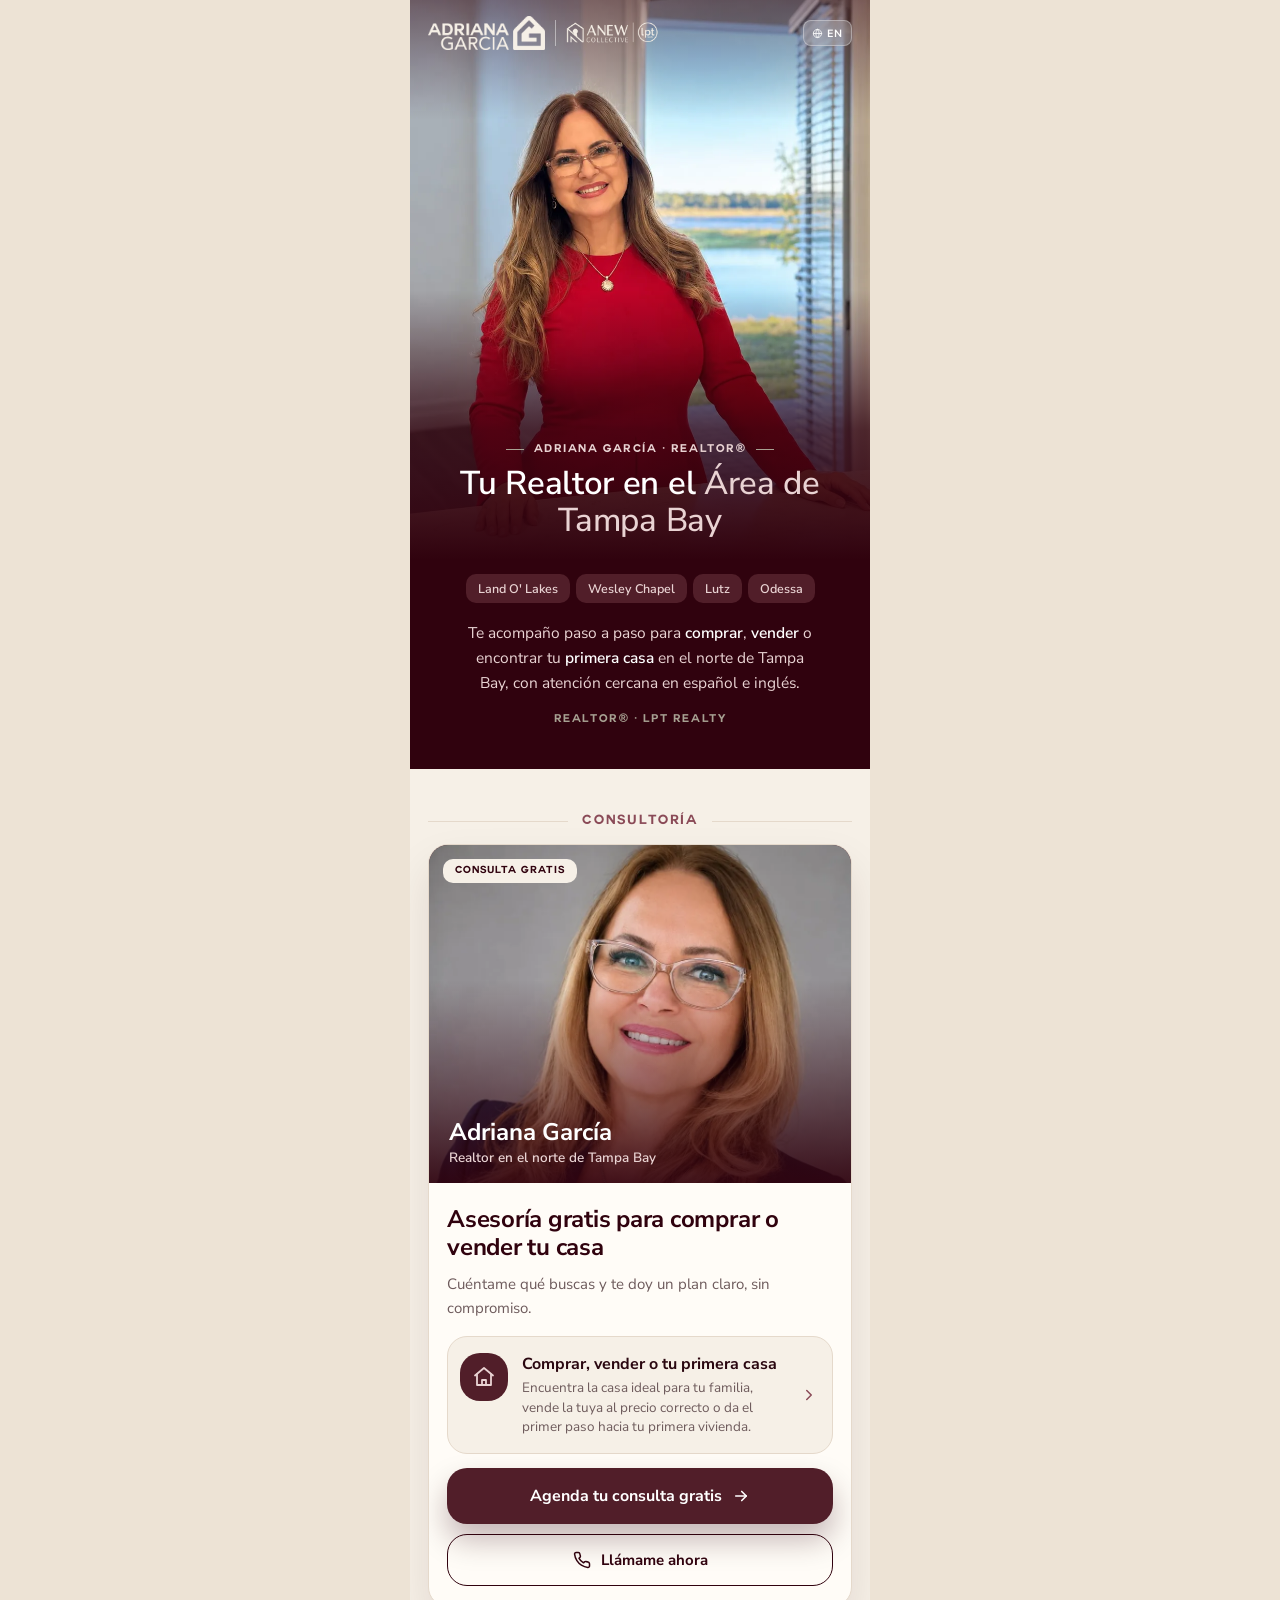
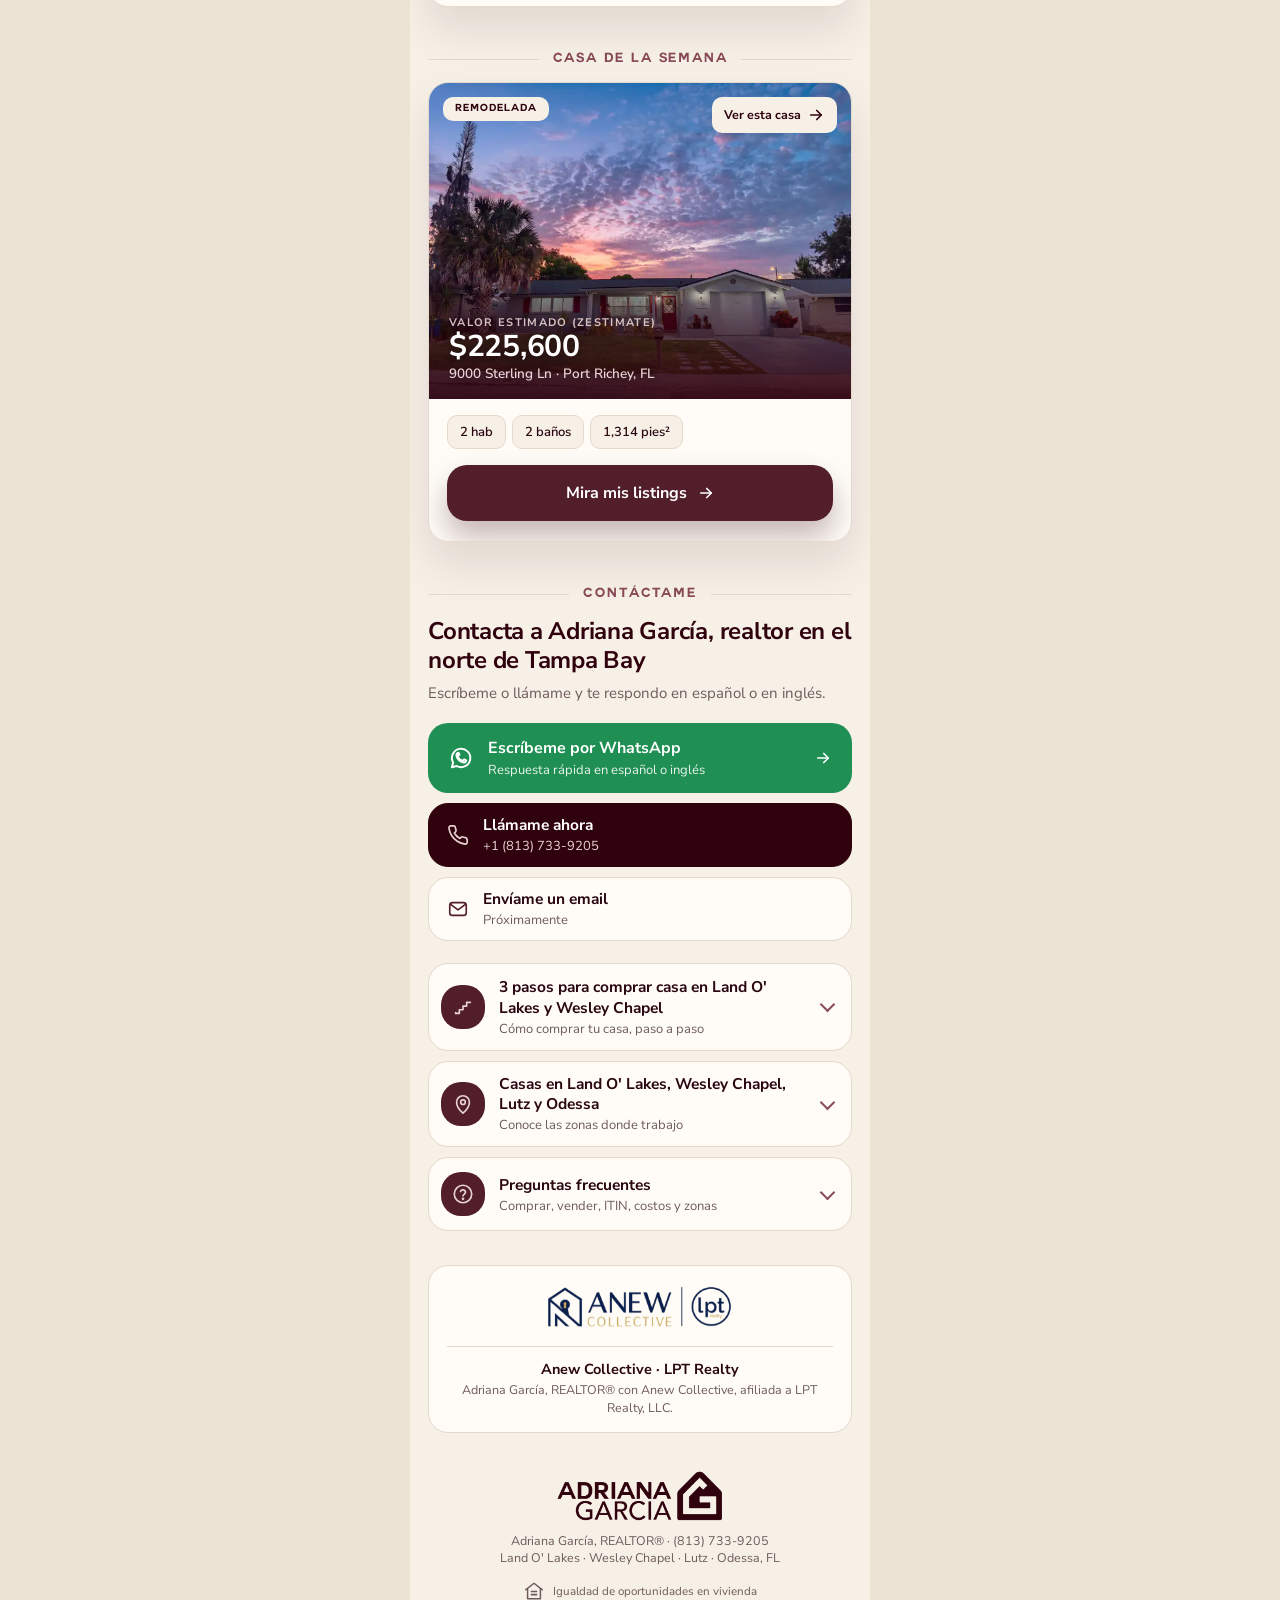
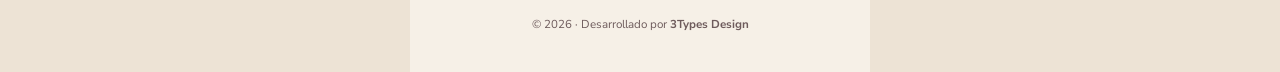
==== commit ae121585: "Add files via upload" ====
--- a/index.html
+++ b/index.html
@@ -3,14 +3,14 @@
 <head>
 <meta charset="utf-8">
 <meta name="viewport" content="width=device-width, initial-scale=1">
-<title>Realtor en Land O' Lakes que habla español | Adriana García</title>
-<meta name="description" content="Realtor que habla español en Land O' Lakes, Wesley Chapel, Lutz y Odessa. Te ayudo a comprar, vender o tu primera casa. Consulta gratis.">
-<!-- LANZAMIENTO: cambiar a "index, follow" al publicar en el dominio final -->
+<title>Realtor que habla español en Tampa Bay | Adriana García</title>
+<meta name="description" content="Adriana García, realtor que habla español en Tampa Bay: Land O' Lakes, Wesley Chapel, Lutz y Odessa. Compra, venta y primera casa. Consulta gratis.">
+<!-- LANZAMIENTO: cambiar a "index, follow, max-image-preview:large, max-snippet:-1" al publicar en el dominio final -->
 <meta name="robots" content="noindex, follow">
 <!-- LANZAMIENTO: reemplazar https://DOMINIO-FINAL.com en todo el archivo -->
 <link rel="canonical" href="https://DOMINIO-FINAL.com/">
-<link rel="alternate" hreflang="es" href="https://DOMINIO-FINAL.com/">
-<link rel="alternate" hreflang="en" href="https://DOMINIO-FINAL.com/en/">
+<link rel="alternate" hreflang="es-US" href="https://DOMINIO-FINAL.com/">
+<link rel="alternate" hreflang="en-US" href="https://DOMINIO-FINAL.com/en/">
 <link rel="alternate" hreflang="x-default" href="https://DOMINIO-FINAL.com/">
 <meta name="author" content="Adriana García">
 <meta name="geo.region" content="US-FL">
@@ -21,15 +21,15 @@
 <meta property="og:locale" content="es_US">
 <meta property="og:locale:alternate" content="en_US">
 <meta property="og:site_name" content="Adriana García · Realtor">
-<meta property="og:title" content="Adriana García · Tu realtor en Land O' Lakes y el norte de Tampa">
-<meta property="og:description" content="Comprar, vender o tu primera casa en Land O' Lakes, Wesley Chapel, Lutz y Odessa. Consulta gratis en español e inglés.">
+<meta property="og:title" content="Adriana García · Tu Realtor en el Área de Tampa Bay">
+<meta property="og:description" content="Comprar, vender o tu primera casa en Tampa Bay: Land O' Lakes, Wesley Chapel, Lutz y Odessa. Consulta gratis en español e inglés.">
 <meta property="og:image" content="https://DOMINIO-FINAL.com/assets/og-adriana-garcia-realtor.jpg">
 <meta property="og:image:width" content="1200">
 <meta property="og:image:height" content="630">
-<meta property="og:image:alt" content="Adriana García, realtor, en una casa frente al lago en Land O' Lakes">
+<meta property="og:image:alt" content="Adriana García, realtor que habla español en Tampa Bay">
 <meta name="twitter:card" content="summary_large_image">
-<meta name="twitter:title" content="Adriana García · Tu realtor en Land O' Lakes y el norte de Tampa">
-<meta name="twitter:description" content="Comprar, vender o tu primera casa en Land O' Lakes, Wesley Chapel, Lutz y Odessa. Consulta gratis.">
+<meta name="twitter:title" content="Adriana García · Tu Realtor en el Área de Tampa Bay">
+<meta name="twitter:description" content="Comprar, vender o tu primera casa en Tampa Bay: Land O' Lakes, Wesley Chapel, Lutz y Odessa. Consulta gratis en español e inglés.">
 <meta name="twitter:image" content="https://DOMINIO-FINAL.com/assets/og-adriana-garcia-realtor.jpg">
 
 <link rel="icon" href="favicon.ico" sizes="any">
@@ -43,8 +43,9 @@
 <link rel="preload" as="image" href="assets/adriana-garcia-realtor-land-o-lakes-lago.webp" type="image/webp" fetchpriority="high">
 <link rel="preconnect" href="https://fonts.googleapis.com">
 <link rel="preconnect" href="https://fonts.gstatic.com" crossorigin>
-<link href="https://fonts.googleapis.com/css2?family=Cormorant+Garamond:ital,wght@0,600;1,500&family=Figtree:wght@400;600;700&display=swap" rel="stylesheet">
-<link rel="stylesheet" href="assets/styles.css">
+<link href="https://fonts.googleapis.com/css2?family=Nunito+Sans:wght@400;600;700&display=swap" rel="stylesheet">
+<link rel="preload" href="assets/fonts/couture-bold-es.woff2" as="font" type="font/woff2" crossorigin>
+<link rel="stylesheet" href="assets/styles.css?v=20261117e">
 
 <script type="application/ld+json">
 {
@@ -55,16 +56,23 @@
       "@id": "https://DOMINIO-FINAL.com/#website",
       "url": "https://DOMINIO-FINAL.com/",
       "name": "Adriana García · Realtor",
-      "inLanguage": ["es", "en"]
+      "inLanguage": [
+        "es",
+        "en"
+      ]
     },
     {
       "@type": "WebPage",
       "@id": "https://DOMINIO-FINAL.com/#webpage",
       "url": "https://DOMINIO-FINAL.com/",
-      "name": "Realtor en Land O' Lakes que habla español | Adriana García",
+      "name": "Realtor que habla español en Tampa Bay | Adriana García",
       "inLanguage": "es",
-      "isPartOf": { "@id": "https://DOMINIO-FINAL.com/#website" },
-      "about": { "@id": "https://DOMINIO-FINAL.com/#agent" },
+      "isPartOf": {
+        "@id": "https://DOMINIO-FINAL.com/#website"
+      },
+      "about": {
+        "@id": "https://DOMINIO-FINAL.com/#agent"
+      },
       "primaryImageOfPage": "https://DOMINIO-FINAL.com/assets/og-adriana-garcia-realtor.jpg"
     },
     {
@@ -75,7 +83,7 @@
       "description": "Realtor que habla español e inglés. Compra, venta y primera vivienda en Land O' Lakes, Wesley Chapel, Lutz y Odessa, en el norte de Tampa Bay, Florida.",
       "image": "https://DOMINIO-FINAL.com/assets/adriana-garcia-realtor-land-o-lakes-retrato.webp",
       "logo": "https://DOMINIO-FINAL.com/assets/adriana-garcia-icon.png",
-      "telephone": "+1-727-831-0189",
+      "telephone": "+1-813-733-9205",
       "address": {
         "@type": "PostalAddress",
         "addressLocality": "Land O' Lakes",
@@ -84,18 +92,79 @@
         "addressCountry": "US"
       },
       "areaServed": [
-        { "@type": "City", "name": "Land O' Lakes, FL" },
-        { "@type": "City", "name": "Wesley Chapel, FL" },
-        { "@type": "City", "name": "Lutz, FL" },
-        { "@type": "City", "name": "Odessa, FL" }
+        {
+          "@type": "City",
+          "name": "Land O' Lakes, FL"
+        },
+        {
+          "@type": "City",
+          "name": "Wesley Chapel, FL"
+        },
+        {
+          "@type": "City",
+          "name": "Lutz, FL"
+        },
+        {
+          "@type": "City",
+          "name": "Odessa, FL"
+        },
+        {
+          "@type": "AdministrativeArea",
+          "name": "Tampa Bay, FL"
+        },
+        {
+          "@type": "AdministrativeArea",
+          "name": "Pasco County, FL"
+        },
+        {
+          "@type": "AdministrativeArea",
+          "name": "Hillsborough County, FL"
+        }
       ],
-      "knowsLanguage": ["es", "en"],
-      "employee": { "@id": "https://DOMINIO-FINAL.com/#adriana" },
+      "knowsLanguage": [
+        "es",
+        "en"
+      ],
+      "employee": {
+        "@id": "https://DOMINIO-FINAL.com/#adriana"
+      },
       "makesOffer": [
-        { "@type": "Offer", "itemOffered": { "@type": "Service", "name": "Asesoría para comprar casa" } },
-        { "@type": "Offer", "itemOffered": { "@type": "Service", "name": "Asesoría para vender casa" } },
-        { "@type": "Offer", "itemOffered": { "@type": "Service", "name": "Asesoría para comprar primera vivienda" } }
-      ]
+        {
+          "@type": "Offer",
+          "itemOffered": {
+            "@type": "Service",
+            "name": "Asesoría para comprar casa"
+          }
+        },
+        {
+          "@type": "Offer",
+          "itemOffered": {
+            "@type": "Service",
+            "name": "Asesoría para vender casa"
+          }
+        },
+        {
+          "@type": "Offer",
+          "itemOffered": {
+            "@type": "Service",
+            "name": "Asesoría para comprar primera vivienda"
+          }
+        }
+      ],
+      "slogan": "Tu Realtor en el Área de Tampa Bay",
+      "knowsAbout": [
+        "Compra de casa",
+        "Venta de casa",
+        "Compradores de primera vivienda",
+        "Préstamos con ITIN",
+        "Bienes raíces en Pasco County",
+        "Bienes raíces en Hillsborough County"
+      ],
+      "memberOf": {
+        "@type": "Organization",
+        "name": "Anew Collective"
+      },
+      "priceRange": "$$"
     },
     {
       "@type": "Person",
@@ -103,8 +172,21 @@
       "name": "Adriana García",
       "jobTitle": "REALTOR®",
       "image": "https://DOMINIO-FINAL.com/assets/adriana-garcia-realtor-land-o-lakes-retrato.webp",
-      "knowsLanguage": ["es", "en"],
-      "worksFor": { "@type": "RealEstateAgent", "name": "LPT Realty", "url": "https://lpt.com" }
+      "knowsLanguage": [
+        "es",
+        "en"
+      ],
+      "worksFor": {
+        "@type": "RealEstateAgent",
+        "name": "LPT Realty",
+        "url": "https://lpt.com"
+      },
+      "memberOf": {
+        "@type": "Organization",
+        "name": "Anew Collective"
+      },
+      "telephone": "+1-813-733-9205",
+      "description": "Tu Realtor en el Área de Tampa Bay"
     },
     {
       "@type": "FAQPage",
@@ -114,27 +196,42 @@
         {
           "@type": "Question",
           "name": "¿Cuánto dinero necesito para comprar mi primera casa en Florida?",
-          "acceptedAnswer": { "@type": "Answer", "text": "Depende del tipo de préstamo. Algunos préstamos FHA piden desde 3.5% de enganche y algunos convencionales desde 3% para compradores de primera vez, más los costos de cierre. Florida también tiene programas de ayuda para el enganche. En la consulta gratis revisamos tu caso y te conecto con un lender para saber tu número real." }
+          "acceptedAnswer": {
+            "@type": "Answer",
+            "text": "Depende del tipo de préstamo. Algunos préstamos FHA piden desde 3.5% de enganche y algunos convencionales desde 3% para compradores de primera vez, más los costos de cierre. Florida también tiene programas de ayuda para el enganche. En la consulta gratis revisamos tu caso y te conecto con un lender para saber tu número real."
+          }
         },
         {
           "@type": "Question",
           "name": "¿Puedo comprar casa con ITIN en Florida?",
-          "acceptedAnswer": { "@type": "Answer", "text": "Sí. Hay lenders que ofrecen préstamos con ITIN. Normalmente piden un enganche más alto que un préstamo tradicional y un buen historial de ingresos y pagos. Te ayudo a encontrar el lender adecuado y a preparar tus documentos." }
+          "acceptedAnswer": {
+            "@type": "Answer",
+            "text": "Sí. Hay lenders que ofrecen préstamos con ITIN. Normalmente piden un enganche más alto que un préstamo tradicional y un buen historial de ingresos y pagos. Te ayudo a encontrar el lender adecuado y a preparar tus documentos."
+          }
         },
         {
           "@type": "Question",
           "name": "¿Cuánto cuesta vender mi casa?",
-          "acceptedAnswer": { "@type": "Answer", "text": "El costo incluye la comisión, que es negociable, y los costos de cierre del vendedor. En la consulta te preparo un análisis del precio de tu casa y un estimado de cuánto te quedaría después de vender." }
+          "acceptedAnswer": {
+            "@type": "Answer",
+            "text": "El costo incluye la comisión, que es negociable, y los costos de cierre del vendedor. En la consulta te preparo un análisis del precio de tu casa y un estimado de cuánto te quedaría después de vender."
+          }
         },
         {
           "@type": "Question",
           "name": "¿La consulta tiene algún costo?",
-          "acceptedAnswer": { "@type": "Answer", "text": "No. La primera consulta es gratis y sin compromiso, en español o en inglés." }
+          "acceptedAnswer": {
+            "@type": "Answer",
+            "text": "No. La primera consulta es gratis y sin compromiso, en español o en inglés."
+          }
         },
         {
           "@type": "Question",
           "name": "¿En qué zonas trabajas?",
-          "acceptedAnswer": { "@type": "Answer", "text": "En el norte de Tampa Bay: Land O' Lakes, Wesley Chapel, Lutz, Odessa y sus alrededores en Pasco y Hillsborough County." }
+          "acceptedAnswer": {
+            "@type": "Answer",
+            "text": "En el norte de Tampa Bay: Land O' Lakes, Wesley Chapel, Lutz, Odessa y sus alrededores en Pasco y Hillsborough County."
+          }
         }
       ]
     }
@@ -147,11 +244,12 @@
 
   <!-- TOP -->
   <div class="top">
-    <img src="assets/adriana-garcia-logo-white.png" width="600" height="175" alt="Adriana García Realtor">
-    <nav class="lang" aria-label="Idioma">
-      <a href="./" hreflang="es" lang="es" aria-current="page">ES</a>
-      <a href="en/" hreflang="en" lang="en">EN</a>
-    </nav>
+    <div class="brands">
+      <img src="assets/adriana-garcia-logo-cream.png" width="600" height="175" alt="Adriana García Realtor">
+      <span class="brands-sep" aria-hidden="true"></span>
+      <img class="anew" src="assets/anew-collective-lpt-realty-logo-cream.png" width="288" height="80" alt="Logo de Anew Collective y LPT Realty">
+    </div>
+    <a class="lang" href="en/" hreflang="en-US" lang="en" aria-label="View this page in English"><svg width="14" height="14" viewBox="0 0 24 24" fill="none" stroke="currentColor" stroke-width="2" stroke-linecap="round" stroke-linejoin="round" aria-hidden="true"><circle cx="12" cy="12" r="9"/><path d="M3 12h18"/><path d="M12 3a14 14 0 0 1 0 18a14 14 0 0 1 0-18z"/></svg><span>EN</span></a>
   </div>
 
   <!-- HERO -->
@@ -159,7 +257,7 @@
     <img src="assets/adriana-garcia-realtor-land-o-lakes-lago.webp" width="900" height="1200" fetchpriority="high" alt="Adriana García, realtor, en una casa frente al lago en Land O' Lakes, Florida">
     <div class="hero-txt">
       <p class="kicker">Adriana García · Realtor®</p>
-      <h1>Tu realtor en Land&nbsp;O'&nbsp;Lakes y el <em>norte de Tampa</em></h1>
+      <h1>Tu Realtor en el <em>Área de Tampa&nbsp;Bay</em></h1>
     </div>
   </header>
 
@@ -187,16 +285,16 @@
       <div class="body">
         <h2 id="h-consulta">Asesoría gratis para comprar o vender tu casa</h2>
         <p>Cuéntame qué buscas y te doy un plan claro, sin compromiso.</p>
-        <a class="service" data-wa="msgUni" href="#contacto">
+        <a class="service" data-wa="msgUni" href="https://wa.me/18137339205">
           <div class="ico"><svg width="24" height="24" viewBox="0 0 24 24" fill="none" stroke="currentColor" stroke-width="1.8" stroke-linecap="round" stroke-linejoin="round" aria-hidden="true"><path d="M3 10.5 12 3l9 7.5"/><path d="M5 9.5V20h14V9.5"/><path d="M10 20v-5h4v5"/></svg></div>
           <div class="txt"><h3>Comprar, vender o tu primera casa</h3><span>Encuentra la casa ideal para tu familia, vende la tuya al precio correcto o da el primer paso hacia tu primera vivienda.</span></div>
           <svg class="chev" width="18" height="18" viewBox="0 0 24 24" fill="none" stroke="currentColor" stroke-width="2" stroke-linecap="round" stroke-linejoin="round" aria-hidden="true"><path d="M9 6l6 6-6 6"/></svg>
         </a>
-        <a class="btn btn-primary" data-wa="ctaMsg" href="#contacto">
+        <a class="btn btn-primary" data-wa="ctaMsg" href="https://wa.me/18137339205">
           <span>Agenda tu consulta gratis</span>
           <svg width="18" height="18" viewBox="0 0 24 24" fill="none" stroke="currentColor" stroke-width="2.2" stroke-linecap="round" stroke-linejoin="round" aria-hidden="true"><path d="M5 12h14"/><path d="M13 6l6 6-6 6"/></svg>
         </a>
-        <a class="btn btn-ghost" data-tel href="#contacto">
+        <a class="btn btn-ghost" data-tel href="tel:+18137339205">
           <svg width="18" height="18" viewBox="0 0 24 24" fill="none" stroke="currentColor" stroke-width="2" stroke-linecap="round" stroke-linejoin="round" aria-hidden="true"><path d="M22 16.9v3a2 2 0 0 1-2.2 2 19.8 19.8 0 0 1-8.6-3.1 19.5 19.5 0 0 1-6-6A19.8 19.8 0 0 1 2.1 4.2 2 2 0 0 1 4.1 2h3a2 2 0 0 1 2 1.7c.1.9.4 1.8.7 2.7a2 2 0 0 1-.5 2.1L8 9.8a16 16 0 0 0 6 6l1.3-1.3a2 2 0 0 1 2.1-.4c.9.3 1.8.6 2.7.7a2 2 0 0 1 1.7 2z"/></svg>
           <span>Llámame ahora</span>
         </a>
@@ -210,29 +308,6 @@
     <div class="hw-slot"></div>
   </section>
 
-  <!-- 3 PASOS -->
-  <section class="section" id="pasos" aria-labelledby="h-pasos">
-    <p class="title" aria-hidden="true">Cómo comprar</p>
-    <div class="card card-dark">
-      <div class="photo" style="aspect-ratio:4/3">
-        <img src="assets/adriana-garcia-realtor-land-o-lakes-casa.webp" width="900" height="1200" loading="lazy" style="object-position:50% 6%" alt="Adriana García, realtor, en la sala de una casa moderna">
-        <div class="tag">3 pasos</div>
-      </div>
-      <div class="body">
-        <h2 id="h-pasos">3 pasos para comprar casa en Land O' Lakes y Wesley Chapel</h2>
-        <p>Así de simple es el camino a tus llaves. Yo me encargo de que cada paso sea claro.</p>
-        <ol class="steps">
-          <li class="step"><div class="n">1</div><div class="txt"><h3>Consulta gratis y pre-aprobación</h3><p>Hablamos de lo que buscas y te conecto con un lender para saber tu presupuesto real.</p></div></li>
-          <li class="step"><div class="n">2</div><div class="txt"><h3>Búsqueda de tu casa ideal</h3><p>Seleccionamos y visitamos las casas que de verdad encajan contigo.</p></div></li>
-          <li class="step"><div class="n">3</div><div class="txt"><h3>Oferta y cierre</h3><p>Negocio la mejor oferta y te acompaño hasta el día que recibes tus llaves.</p></div></li>
-        </ol>
-        <a class="btn btn-light" data-wa="msgSteps" href="#contacto">
-          <span>Quiero empezar el paso 1</span>
-          <svg width="18" height="18" viewBox="0 0 24 24" fill="none" stroke="currentColor" stroke-width="2.2" stroke-linecap="round" stroke-linejoin="round" aria-hidden="true"><path d="M5 12h14"/><path d="M13 6l6 6-6 6"/></svg>
-        </a>
-      </div>
-    </div>
-  </section>
 
 
 
@@ -242,15 +317,15 @@
     <h2 class="sec-h" id="h-contacto">Contacta a Adriana García, realtor en el norte de Tampa Bay</h2>
     <p class="sec-p">Escríbeme o llámame y te respondo en español o en inglés.</p>
 
-    <a class="contact-main" data-wa="msgContact" href="#contacto">
+    <a class="contact-main" data-wa="msgContact" href="https://wa.me/18137339205">
       <svg width="26" height="26" viewBox="0 0 24 24" fill="none" stroke="currentColor" stroke-width="1.8" stroke-linecap="round" stroke-linejoin="round" aria-hidden="true"><path d="M3.5 20.5l1.3-4.2A8.5 8.5 0 1 1 8 19.4z"/><path d="M9 9.5c.3 2.3 2.2 4.4 4.6 5l1.2-1.2 2 .9c-.2 1.2-1.2 2-2.4 1.9-3.4-.4-6.2-3.2-6.6-6.6-.1-1.2.7-2.2 1.9-2.4l.9 2z"/></svg>
       <div class="t"><b>Escríbeme por WhatsApp</b><small>Respuesta rápida en español o inglés</small></div>
       <svg width="18" height="18" viewBox="0 0 24 24" fill="none" stroke="currentColor" stroke-width="2.2" stroke-linecap="round" stroke-linejoin="round" aria-hidden="true"><path d="M5 12h14"/><path d="M13 6l6 6-6 6"/></svg>
     </a>
 
-    <a class="row call" data-tel href="#contacto">
+    <a class="row call" data-tel href="tel:+18137339205">
       <svg width="22" height="22" viewBox="0 0 24 24" fill="none" stroke="currentColor" stroke-width="1.8" stroke-linecap="round" stroke-linejoin="round" aria-hidden="true"><path d="M22 16.9v3a2 2 0 0 1-2.2 2 19.8 19.8 0 0 1-8.6-3.1 19.5 19.5 0 0 1-6-6A19.8 19.8 0 0 1 2.1 4.2 2 2 0 0 1 4.1 2h3a2 2 0 0 1 2 1.7c.1.9.4 1.8.7 2.7a2 2 0 0 1-.5 2.1L8 9.8a16 16 0 0 0 6 6l1.3-1.3a2 2 0 0 1 2.1-.4c.9.3 1.8.6 2.7.7a2 2 0 0 1 1.7 2z"/></svg>
-      <div class="t"><b>Llámame ahora</b><small data-show="phone">Próximamente</small></div>
+      <div class="t"><b>Llámame ahora</b><small data-show="phone">+1 (813) 733-9205</small></div>
     </a>
 
     <a class="row" id="email-btn" href="#contacto">
@@ -260,6 +335,26 @@
     <button class="alt-mail" type="button" id="other-mail" aria-haspopup="dialog">¿Usas otro correo? Ver opciones</button>
 
     <div class="socials" id="socials"></div>
+  </section>
+
+  <!-- 3 PASOS -->
+  <section class="section section-faq" id="pasos" aria-labelledby="h-pasos">
+    <details class="faq-all fold-steps">
+      <summary><div class="ico"><svg width="22" height="22" viewBox="0 0 24 24" fill="none" stroke="currentColor" stroke-width="1.8" stroke-linecap="round" stroke-linejoin="round" aria-hidden="true"><path d="M4 19h4v-4h4v-4h4V7h4"/><path d="M4 19v-1"/></svg></div><div class="t"><h2 id="h-pasos">3 pasos para comprar casa en Land O' Lakes y Wesley Chapel</h2><span>Cómo comprar tu casa, paso a paso</span></div></summary>
+      <div class="fold-body">
+        <div class="fold-photo"><img src="assets/adriana-garcia-realtor-land-o-lakes-casa.webp" width="900" height="1200" loading="lazy" style="object-position:50% 6%" alt="Adriana García, realtor, en la sala de una casa moderna"></div>
+        <p class="fold-p">Así de simple es el camino a tus llaves. Yo me encargo de que cada paso sea claro.</p>
+        <ol class="steps">
+              <li class="step"><div class="n">1</div><div class="txt"><h3>Consulta gratis y pre-aprobación</h3><p>Hablamos de lo que buscas y te conecto con un lender para saber tu presupuesto real.</p></div></li>
+              <li class="step"><div class="n">2</div><div class="txt"><h3>Búsqueda de tu casa ideal</h3><p>Seleccionamos y visitamos las casas que de verdad encajan contigo.</p></div></li>
+              <li class="step"><div class="n">3</div><div class="txt"><h3>Oferta y cierre</h3><p>Negocio la mejor oferta y te acompaño hasta el día que recibes tus llaves.</p></div></li>
+            </ol>
+        <a class="btn btn-primary" data-wa="msgSteps" href="https://wa.me/18137339205">
+              <span>Quiero empezar el paso 1</span>
+              <svg width="18" height="18" viewBox="0 0 24 24" fill="none" stroke="currentColor" stroke-width="2.2" stroke-linecap="round" stroke-linejoin="round" aria-hidden="true"><path d="M5 12h14"/><path d="M13 6l6 6-6 6"/></svg>
+            </a>
+      </div>
+    </details>
   </section>
 
   <!-- ZONAS -->
@@ -319,13 +414,13 @@
 
   <!-- BROKER -->
   <div class="broker">
-    <img src="assets/lpt-realty-logo.svg" width="46" height="46" alt="Logo de LPT Realty" loading="lazy">
-    <div class="t"><b>LPT Realty</b><small>Adriana García, REALTOR® afiliada a LPT Realty, LLC.</small><small data-show="license" hidden></small></div>
+    <img src="assets/anew-collective-lpt-realty-logo.png" width="288" height="80" alt="Logo de Anew Collective y LPT Realty" loading="lazy">
+    <div class="t"><b>Anew Collective · LPT Realty</b><small>Adriana García, REALTOR® con Anew Collective, afiliada a LPT Realty, LLC.</small><small data-show="license" hidden></small></div>
   </div>
 
   <footer>
     <img src="assets/adriana-garcia-logo-burgundy.png" width="600" height="185" alt="Adriana García Realtor" loading="lazy">
-    <p class="sub">Realtor en Land O' Lakes · Wesley Chapel · Lutz · Odessa, FL</p>
+    <p class="sub">Adriana García, REALTOR® · <a href="tel:+18137339205">(813) 733-9205</a><br>Land O' Lakes · Wesley Chapel · Lutz · Odessa, FL</p>
     <div class="eho">
       <svg width="22" height="22" viewBox="0 0 24 24" fill="none" stroke="currentColor" stroke-width="1.6" stroke-linejoin="round" aria-hidden="true"><path d="M2.5 11 12 3.5 21.5 11"/><path d="M5 9.5V20.5h14V9.5"/><path d="M8.5 12.5h7M8.5 16h7" stroke-width="1.8"/></svg>
       <span>Igualdad de oportunidades en vivienda</span>
@@ -349,6 +444,6 @@
   </div>
 </dialog>
 
-<script src="assets/site.js" defer></script>
+<script src="assets/site.js?v=20261117e" defer></script>
 </body>
 </html>
--- a/assets/styles.css
+++ b/assets/styles.css
@@ -1,3 +1,4 @@
+@font-face{font-family:'Couture ES';src:url('fonts/couture-bold-es.woff2') format('woff2');font-weight:400;font-style:normal;font-display:swap}
 /* Adriana García · Link Bio — estilos compartidos (ES y EN) */
 :root{
   --wine:#30020E;        /* burgundy principal del logo */
@@ -12,21 +13,25 @@
   --ink-2:#6E5B5C;
   --line:#E5D9CB;
   --wa:#1F8F53;
-  --serif:'Cormorant Garamond',Georgia,serif;
+  /* Tipografía: Couture (la del logo) en etiquetas cortas + Nunito Sans (texto, similar a Avenir).
+     Couture no traía tildes ni ñ: se agregaron en assets/fonts/couture-bold-es.woff2 */
+  --sans:'Nunito Sans',system-ui,sans-serif;
+  --display:'Couture ES','Nunito Sans',sans-serif;
 }
 *{box-sizing:border-box}
 html,body{margin:0}
 html{scroll-behavior:smooth}
-body{background:var(--sand);font-family:'Figtree',system-ui,sans-serif;color:var(--ink);-webkit-font-smoothing:antialiased}
+body{background:var(--sand);font-family:var(--sans);color:var(--ink);-webkit-font-smoothing:antialiased}
 a{color:inherit;text-decoration:none}
 .page{max-width:460px;margin:0 auto;background:var(--cream);min-height:100vh;overflow:hidden;position:relative}
 
 /* TOP BAR */
 .top{position:absolute;top:0;left:0;right:0;z-index:3;display:flex;align-items:center;justify-content:space-between;padding:16px 18px}
 .top img{height:34px;width:auto;display:block}
-.lang{display:flex;padding:3px;border-radius:999px;background:rgba(255,252,247,.18);backdrop-filter:blur(10px);-webkit-backdrop-filter:blur(10px);border:1px solid rgba(255,255,255,.28)}
-.lang a{display:grid;place-items:center;color:#fff;font-weight:700;font-size:12px;letter-spacing:.12em;min-width:42px;min-height:32px;border-radius:999px}
-.lang a[aria-current="page"]{background:var(--cream);color:var(--wine)}
+/* Botón de idioma: muestra solo el otro idioma (EN en la página en español, ES en la de inglés) */
+.lang{display:inline-flex;align-items:center;gap:4px;min-height:26px;padding:0 8px;border-radius:8px;color:#fff;font-weight:700;font-size:10.5px;letter-spacing:.08em;background:rgba(255,252,247,.18);backdrop-filter:blur(10px);-webkit-backdrop-filter:blur(10px);border:1px solid rgba(255,255,255,.32);transition:background .15s ease,color .15s ease}
+.lang:hover{background:var(--cream);color:var(--wine)}
+.lang svg{width:11px;height:11px;opacity:.9}
 
 /* HERO */
 .hero{position:relative;height:560px;background:var(--wine)}
@@ -34,21 +39,21 @@
 .hero::before{content:"";position:absolute;left:0;right:0;top:0;height:120px;z-index:1;background:linear-gradient(180deg,rgba(48,2,14,.45),rgba(48,2,14,0))}
 .hero::after{content:"";position:absolute;left:0;right:0;bottom:0;height:270px;background:linear-gradient(180deg,rgba(48,2,14,0) 0%,rgba(48,2,14,.78) 52%,var(--wine) 100%)}
 .hero-txt{position:absolute;left:0;right:0;bottom:20px;z-index:2;text-align:center;color:#fff;padding:0 22px}
-.kicker{display:inline-flex;align-items:center;gap:10px;margin:0;font-weight:700;font-size:11px;letter-spacing:.3em;text-transform:uppercase;color:var(--rose)}
+.kicker{display:inline-flex;align-items:center;gap:10px;margin:0;font-family:var(--display);font-weight:400;font-size:11px;letter-spacing:.14em;text-transform:uppercase;color:var(--rose)}
 .kicker::before,.kicker::after{content:"";width:18px;height:1px;background:var(--taupe)}
-.hero-txt h1{margin:10px 0 0;font-family:var(--serif);font-weight:600;font-size:38px;line-height:1.04;letter-spacing:-.005em}
-.hero-txt h1 em{font-style:italic;font-weight:500;color:var(--rose)}
+.hero-txt h1{margin:10px 0 0;font-family:var(--sans);font-weight:600;font-size:33px;line-height:1.12;letter-spacing:-.01em}
+.hero-txt h1 em{font-style:normal;font-weight:500;color:var(--rose)}
 
 /* INTRO */
 .intro{background:var(--wine);color:#fff;text-align:center;padding:10px 24px 40px}
 .areas{display:flex;flex-wrap:wrap;justify-content:center;gap:6px;padding:0;margin:4px 0 0}
-.areas li{list-style:none;padding:6px 12px;border-radius:999px;background:var(--wine-2);color:var(--rose);font-size:12.5px;font-weight:600}
+.areas li{list-style:none;padding:6px 12px;border-radius:10px;background:var(--wine-2);color:var(--rose);font-size:12.5px;font-weight:600}
 .intro p{margin:18px auto 0;max-width:350px;font-size:15.5px;line-height:1.6;color:var(--rose)}
 .intro p strong{color:#fff;font-weight:600}
-.intro .badge{margin-top:16px;font-size:12px;font-weight:700;letter-spacing:.16em;text-transform:uppercase;color:var(--taupe)}
+.intro .badge{margin-top:16px;font-family:var(--display);font-size:11px;font-weight:400;letter-spacing:.14em;text-transform:uppercase;color:var(--taupe)}
 
 /* BUTTONS */
-.btn{display:flex;align-items:center;justify-content:center;gap:10px;min-height:56px;border-radius:999px;font-weight:700;font-size:16px;transition:transform .15s ease,filter .15s ease,background .15s ease}
+.btn{display:flex;align-items:center;justify-content:center;gap:10px;min-height:56px;border-radius:20px;font-weight:700;font-size:16px;transition:transform .15s ease,filter .15s ease,background .15s ease}
 .btn:active{transform:scale(.98)}
 .btn-primary{background:var(--wine-2);color:#fff;box-shadow:0 16px 30px rgba(48,2,14,.28)}
 .btn-primary:hover{filter:brightness(1.12)}
@@ -59,32 +64,32 @@
 
 /* SECTIONS */
 .section{padding:46px 18px 0}
-.title{display:flex;align-items:center;gap:14px;font-size:12.5px;font-weight:700;letter-spacing:.24em;text-transform:uppercase;color:var(--wine-3);white-space:nowrap;margin:0 0 16px}
+.title{display:flex;align-items:center;gap:14px;font-family:var(--display);font-size:13px;font-weight:400;letter-spacing:.14em;text-transform:uppercase;color:var(--wine-3);white-space:nowrap;margin:0 0 16px}
 .title::before,.title::after{content:"";flex:1;height:1px;background:var(--line)}
-.sec-h{margin:0 0 6px;font-family:var(--serif);font-weight:600;font-size:29px;line-height:1.1;color:var(--wine)}
+.sec-h{margin:0 0 6px;font-family:var(--sans);font-weight:700;font-size:24px;line-height:1.2;letter-spacing:-.01em;color:var(--wine)}
 .sec-p{margin:0 0 18px;font-size:15px;line-height:1.6;color:var(--ink-2)}
 
 /* CARD */
-.card{position:relative;border-radius:28px;overflow:hidden;background:var(--card);border:1px solid var(--line);box-shadow:0 22px 44px rgba(48,2,14,.10)}
+.card{position:relative;border-radius:20px;overflow:hidden;background:var(--card);border:1px solid var(--line);box-shadow:0 22px 44px rgba(48,2,14,.10)}
 .card-dark{background:var(--wine);border-color:transparent;color:#fff;box-shadow:0 22px 44px rgba(48,2,14,.28)}
 .photo{position:relative;aspect-ratio:5/4;background:var(--wine-2);overflow:hidden}
 .photo img{position:absolute;inset:0;width:100%;height:100%;object-fit:cover}
 .photo::after{content:"";position:absolute;left:0;right:0;bottom:0;height:60%;background:linear-gradient(180deg,rgba(48,2,14,0),rgba(48,2,14,.9))}
-.tag{position:absolute;top:14px;left:14px;z-index:1;background:var(--cream);color:var(--wine);font-size:10.5px;font-weight:700;letter-spacing:.16em;text-transform:uppercase;padding:7px 12px;border-radius:999px}
+.tag{position:absolute;top:14px;left:14px;z-index:1;background:var(--cream);color:var(--wine);font-family:var(--display);font-size:10px;font-weight:400;letter-spacing:.1em;text-transform:uppercase;padding:7px 12px;border-radius:10px}
 .ph-name{position:absolute;left:20px;right:20px;bottom:16px;z-index:1;color:#fff;display:flex;flex-direction:column;gap:2px}
-.ph-name b{font-family:var(--serif);font-size:28px;font-weight:600;line-height:1.05}
+.ph-name b{font-family:var(--sans);font-size:24px;font-weight:700;line-height:1.1}
 .ph-name span{font-size:13.5px;font-weight:600;color:var(--rose)}
 .body{padding:22px 18px 20px}
-.card h2{margin:0;font-family:var(--serif);font-weight:600;font-size:29px;line-height:1.08;color:var(--wine)}
+.card h2{margin:0;font-family:var(--sans);font-weight:700;font-size:24px;line-height:1.2;letter-spacing:-.01em;color:var(--wine)}
 .card-dark h2{color:#fff}
 .body > p{margin:10px 0 0;font-size:15px;line-height:1.6;color:var(--ink-2)}
 .card-dark .body > p{color:var(--rose)}
 
 /* SERVICE */
-.service{display:flex;align-items:flex-start;gap:14px;margin-top:16px;background:var(--cream);border:1px solid var(--line);border-radius:22px;padding:16px 14px 16px 12px;transition:border-color .15s ease,transform .15s ease}
+.service{display:flex;align-items:flex-start;gap:14px;margin-top:16px;background:var(--cream);border:1px solid var(--line);border-radius:20px;padding:16px 14px 16px 12px;transition:border-color .15s ease,transform .15s ease}
 .service:hover{border-color:var(--wine-3)}
 .service:active{transform:scale(.99)}
-.ico{width:48px;height:48px;border-radius:16px;flex-shrink:0;display:grid;place-items:center;background:var(--wine-2);color:var(--rose)}
+.ico{width:48px;height:48px;border-radius:20px;flex-shrink:0;display:grid;place-items:center;background:var(--wine-2);color:var(--rose)}
 .service .txt{flex:1;display:flex;flex-direction:column;gap:3px}
 .service h3{margin:0;font-size:16px;font-weight:700;color:var(--ink)}
 .service span{font-size:13.5px;line-height:1.45;color:var(--ink-2)}
@@ -96,8 +101,8 @@
 .steps::before{content:"";position:absolute;left:22px;top:24px;bottom:24px;width:1px;background:linear-gradient(180deg,var(--taupe),rgba(167,161,146,.2))}
 .step{position:relative;display:flex;gap:14px;padding:0 0 18px}
 .step:last-child{padding-bottom:0}
-.n{position:relative;z-index:1;width:45px;height:45px;flex-shrink:0;border-radius:50%;display:grid;place-items:center;background:var(--cream);color:var(--wine);font-family:var(--serif);font-size:25px;font-weight:600;font-variant-numeric:lining-nums;line-height:1}
-.step .txt{flex:1;padding:12px 14px 14px;border-radius:18px;background:var(--wine-2)}
+.n{position:relative;z-index:1;width:45px;height:45px;flex-shrink:0;border-radius:50%;display:grid;place-items:center;background:var(--cream);color:var(--wine);font-family:var(--sans);font-size:19px;font-weight:700;font-variant-numeric:lining-nums;line-height:1}
+.step .txt{flex:1;padding:12px 14px 14px;border-radius:20px;background:var(--wine-2)}
 .step h3{margin:0;font-size:16px;font-weight:700;color:#fff}
 .step p{margin:4px 0 0;font-size:14px;line-height:1.5;color:var(--rose)}
 
@@ -126,7 +131,7 @@
 .contact-main .t,.row .t{flex:1;display:flex;flex-direction:column;gap:2px}
 .contact-main b{font-size:16px}
 .contact-main small{font-size:13px;opacity:.9}
-.row{display:flex;align-items:center;gap:14px;min-height:64px;padding:0 18px;border-radius:18px;background:var(--card);border:1px solid var(--line);margin-bottom:10px;color:var(--ink)}
+.row{display:flex;align-items:center;gap:14px;min-height:64px;padding:0 18px;border-radius:20px;background:var(--card);border:1px solid var(--line);margin-bottom:10px;color:var(--ink)}
 .row:hover{border-color:var(--wine-3)}
 .row.call{background:var(--wine);border-color:var(--wine);color:#fff}
 .row.call small{color:var(--rose)}
@@ -134,16 +139,16 @@
 .row small{font-size:13px;color:var(--ink-2)}
 .row > svg:first-child{color:var(--wine-2);flex-shrink:0}
 .row.call > svg:first-child{color:var(--rose)}
-.alt-mail{display:block;margin:-2px auto 12px;min-height:36px;padding:0 12px;border:0;background:none;color:var(--ink-2);font:600 13px 'Figtree',sans-serif;text-decoration:underline;text-underline-offset:3px;cursor:pointer}
+.alt-mail{display:block;margin:-2px auto 12px;min-height:36px;padding:0 12px;border:0;background:none;color:var(--ink-2);font:600 13px var(--sans);text-decoration:underline;text-underline-offset:3px;cursor:pointer}
 .alt-mail[hidden]{display:none}
 .socials{display:grid;grid-template-columns:1fr 1fr;gap:10px;margin-top:2px}
-.socials a{display:flex;align-items:center;justify-content:center;gap:10px;min-height:56px;border-radius:18px;background:var(--wine-2);color:#fff;font-weight:700;font-size:14.5px}
+.socials a{display:flex;align-items:center;justify-content:center;gap:10px;min-height:56px;border-radius:20px;background:var(--wine-2);color:#fff;font-weight:700;font-size:14.5px}
 .socials:empty{display:none}
 
 /* BROKER */
-.broker{display:flex;align-items:center;gap:14px;margin:34px 18px 0;padding:16px 18px;border-radius:22px;background:var(--card);border:1px solid var(--line)}
-.broker img{width:46px;height:46px;flex-shrink:0}
-.broker .t{display:flex;flex-direction:column;gap:2px}
+.broker{display:flex;flex-direction:column;align-items:center;text-align:center;gap:12px;margin:34px 18px 0;padding:16px 18px;border-radius:20px;background:var(--card);border:1px solid var(--line)}
+.broker img{width:auto;height:52px;max-width:100%}
+.broker .t{display:flex;flex-direction:column;align-items:center;gap:2px;padding-top:12px;border-top:1px solid var(--line);width:100%}
 .broker b{font-size:14.5px;color:var(--ink)}
 .broker small{font-size:12.5px;line-height:1.4;color:var(--ink-2)}
 
@@ -160,14 +165,14 @@
 /* EMAIL SHEET */
 .sheet{border:0;padding:0;margin:auto auto 0;width:100%;max-width:460px;background:transparent;color:var(--ink)}
 .sheet::backdrop{background:rgba(48,2,14,.55)}
-.sheet-in{background:var(--cream);border-radius:26px 26px 0 0;padding:12px 18px 26px}
+.sheet-in{background:var(--cream);border-radius:20px 20px 0 0;padding:12px 18px 26px}
 .sheet-grip{width:40px;height:4px;border-radius:4px;background:var(--line);margin:0 auto 14px}
-.sheet-t{margin:0;font-family:var(--serif);font-size:24px;font-weight:600;text-align:center;color:var(--wine)}
+.sheet-t{margin:0;font-family:var(--sans);font-size:20px;font-weight:700;text-align:center;color:var(--wine)}
 .sheet .to{margin:4px 0 16px;text-align:center;font-size:13.5px;color:var(--ink-2)}
-.sheet .opt{display:flex;align-items:center;gap:14px;width:100%;min-height:56px;padding:0 16px;margin-bottom:8px;border-radius:16px;background:var(--card);border:1px solid var(--line);color:var(--ink);font:600 15px 'Figtree',sans-serif;cursor:pointer;text-align:left}
+.sheet .opt{display:flex;align-items:center;gap:14px;width:100%;min-height:56px;padding:0 16px;margin-bottom:8px;border-radius:20px;background:var(--card);border:1px solid var(--line);color:var(--ink);font:600 15px var(--sans);cursor:pointer;text-align:left}
 .sheet .opt:hover{border-color:var(--wine-3)}
-.sheet .opt i{width:30px;height:30px;border-radius:8px;display:grid;place-items:center;font:700 14px 'Figtree',sans-serif;color:#fff;flex-shrink:0;font-style:normal}
-.sheet .close{display:block;width:100%;min-height:48px;margin-top:6px;border:0;background:none;color:var(--ink-2);font:600 15px 'Figtree',sans-serif;cursor:pointer}
+.sheet .opt i{width:30px;height:30px;border-radius:8px;display:grid;place-items:center;font:700 14px var(--sans);color:#fff;flex-shrink:0;font-style:normal}
+.sheet .close{display:block;width:100%;min-height:48px;margin-top:6px;border:0;background:none;color:var(--ink-2);font:600 15px var(--sans);cursor:pointer}
 
 @media (max-width:360px){.hero{height:500px}.hero-txt h1{font-size:33px}.card h2,.sec-h{font-size:26px}}
 
@@ -176,7 +181,7 @@
 .faq-all{border-radius:20px;background:var(--card);border:1px solid var(--line)}
 .faq-all > summary{list-style:none;display:flex;align-items:center;gap:14px;min-height:72px;padding:12px 18px 12px 12px;cursor:pointer}
 .faq-all > summary::-webkit-details-marker{display:none}
-.faq-all > summary .ico{width:44px;height:44px;border-radius:14px}
+.faq-all > summary .ico{width:44px;height:44px;border-radius:20px}
 .faq-all > summary .t{flex:1;display:flex;flex-direction:column;gap:2px}
 .faq-all > summary h2{margin:0;font-size:15.5px;font-weight:700;color:var(--ink)}
 .faq-all > summary span{font-size:13px;color:var(--ink-2)}
@@ -195,14 +200,31 @@
 .hw-photo{position:relative;display:block;aspect-ratio:4/3;background:var(--sand);overflow:hidden}
 .hw-photo img{position:absolute;inset:0;width:100%;height:100%;object-fit:cover;transition:transform .4s ease}
 a.hw-photo:hover img{transform:scale(1.03)}
-.hw-photo::after{content:"";position:absolute;left:0;right:0;bottom:0;height:68%;background:linear-gradient(180deg,rgba(48,2,14,0),rgba(48,2,14,.62) 45%,rgba(48,2,14,.94))}
+.hw-photo::after{content:"";position:absolute;left:0;right:0;bottom:0;height:42%;background:linear-gradient(180deg,rgba(48,2,14,0),rgba(48,2,14,.55) 50%,rgba(48,2,14,.88))}
+.hw-price{text-shadow:0 1px 8px rgba(0,0,0,.45)}
 .hw-price{position:absolute;left:20px;right:20px;bottom:16px;z-index:1;display:flex;flex-direction:column;gap:2px;color:#fff}
-.hw-price b{font-family:var(--serif);font-size:34px;font-weight:600;line-height:1;font-variant-numeric:lining-nums}
+.hw-price b{font-family:var(--sans);font-size:30px;font-weight:700;letter-spacing:-.01em;line-height:1;font-variant-numeric:lining-nums}
 .hw-price small{font-size:13.5px;font-weight:600;color:var(--rose)}
-.hw-go{position:absolute;right:14px;top:14px;z-index:1;display:inline-flex;align-items:center;gap:6px;min-height:36px;padding:0 12px;border-radius:999px;background:var(--cream);color:var(--wine);font-size:12.5px;font-weight:700}
+.hw-go{position:absolute;right:14px;top:14px;z-index:1;display:inline-flex;align-items:center;gap:6px;min-height:36px;padding:0 12px;border-radius:10px;background:var(--cream);color:var(--wine);font-size:12.5px;font-weight:700}
 .hw .body{padding:16px 18px 20px}
 .hw-stats{display:flex;flex-wrap:wrap;gap:6px;list-style:none;margin:0;padding:0}
-.hw-stats li{padding:7px 12px;border-radius:999px;background:var(--cream);border:1px solid var(--line);font-size:13px;font-weight:600;color:var(--ink)}
+.hw-stats li{padding:7px 12px;border-radius:10px;background:var(--cream);border:1px solid var(--line);font-size:13px;font-weight:600;color:var(--ink)}
 .hw-courtesy{margin:10px 0 0;font-size:12px;color:var(--ink-2)}
 .hw-btn{margin-top:16px}
 .hw-price em{font-style:normal;font-size:11px;font-weight:700;letter-spacing:.12em;text-transform:uppercase;color:var(--rose);opacity:.9}
+
+/* LOGOS EN LA BARRA SUPERIOR: Adriana García | LPT Realty */
+.brands{display:flex;align-items:center;gap:10px}
+.brands-sep{width:1px;height:26px;background:rgba(255,255,255,.45)}
+.top img.anew{height:26px;width:auto}
+@media (max-width:374px){.top{padding:14px 12px}.brands{gap:7px}.top img{height:28px}.top img.anew{height:22px}.lang{padding:0 7px}}
+
+/* 3 PASOS plegado */
+.fold-steps .fold-body{padding:0 12px 14px}
+.fold-steps .fold-photo{position:relative;aspect-ratio:16/10;border-radius:20px;overflow:hidden;background:var(--sand)}
+.fold-steps .fold-photo img{position:absolute;inset:0;width:100%;height:100%;object-fit:cover}
+.fold-steps .fold-p{margin:12px 6px 0;font-size:14px;line-height:1.55;color:var(--ink-2)}
+.fold-steps .steps{margin-top:14px}
+.fold-steps .steps::before{background:linear-gradient(180deg,var(--wine-3),rgba(138,74,87,.15))}
+.fold-steps .n{background:var(--wine);color:var(--cream)}
+.fold-steps .btn{margin-top:16px}
